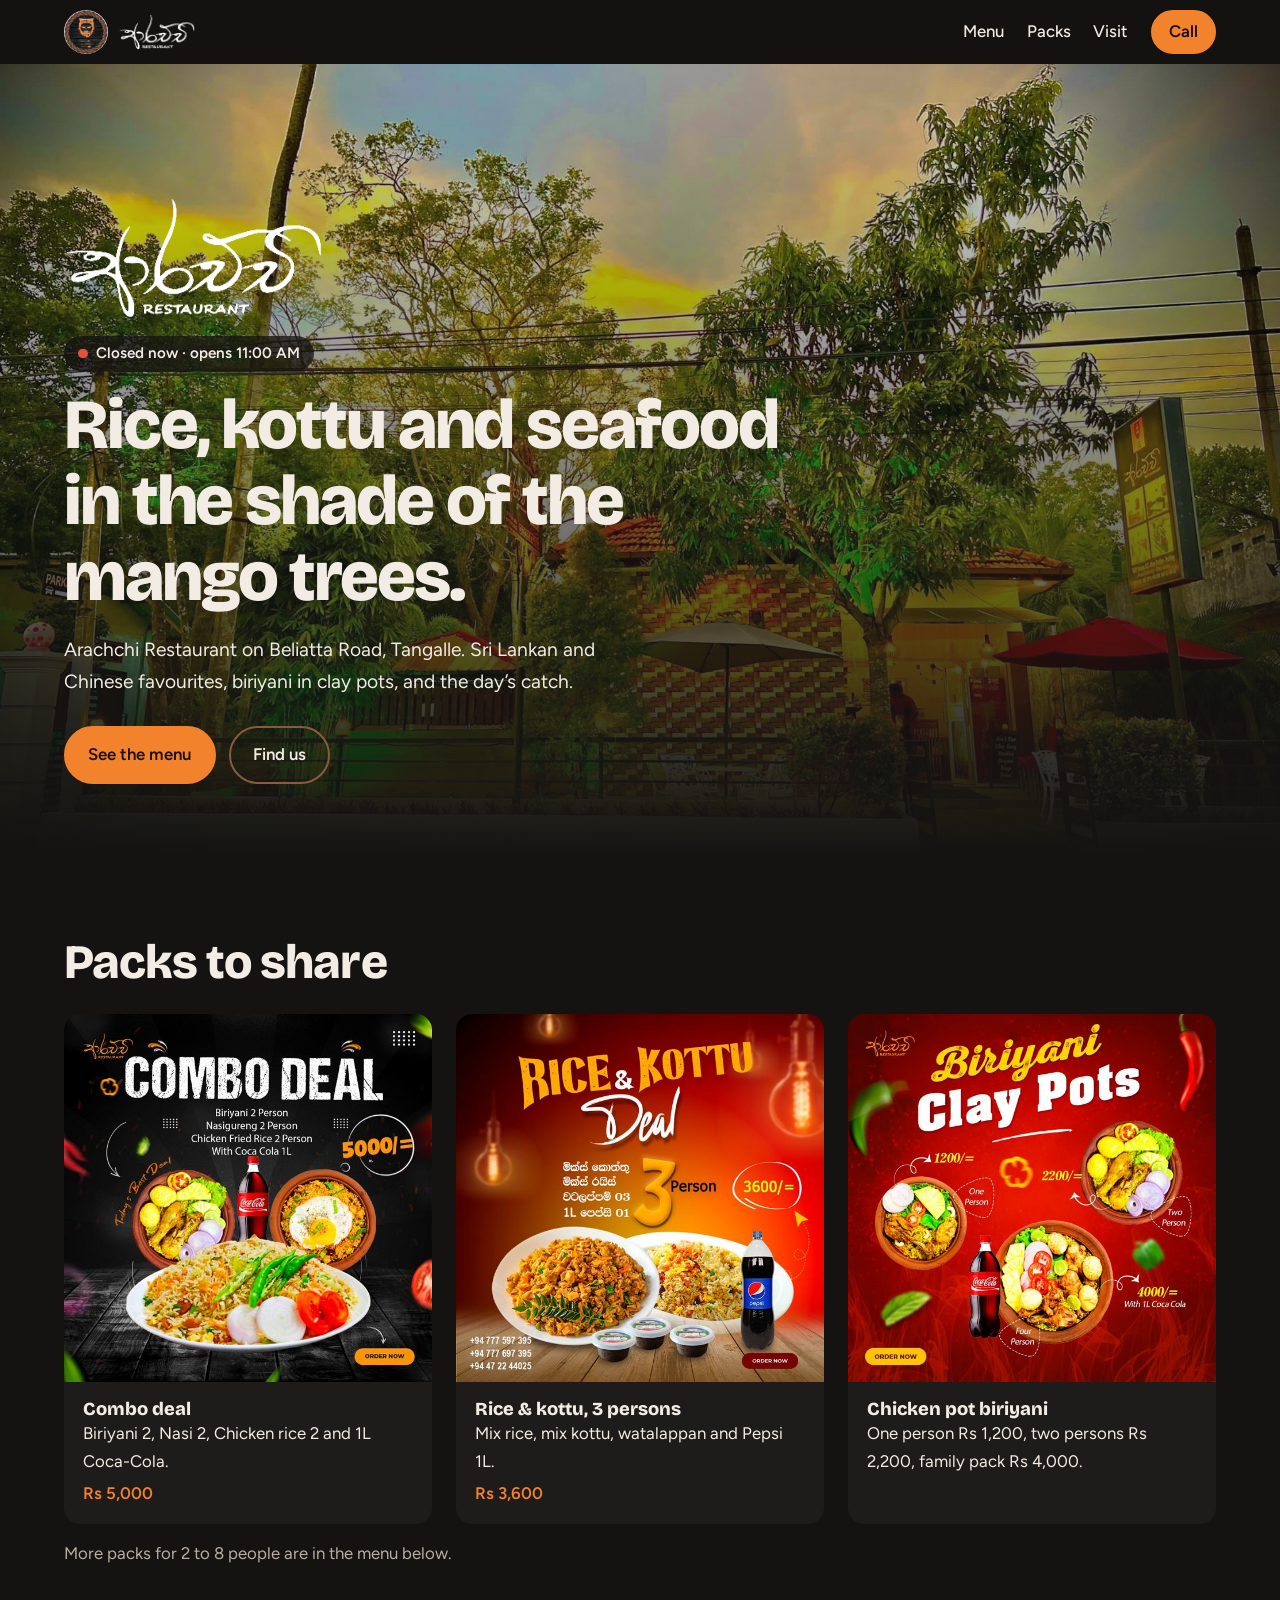
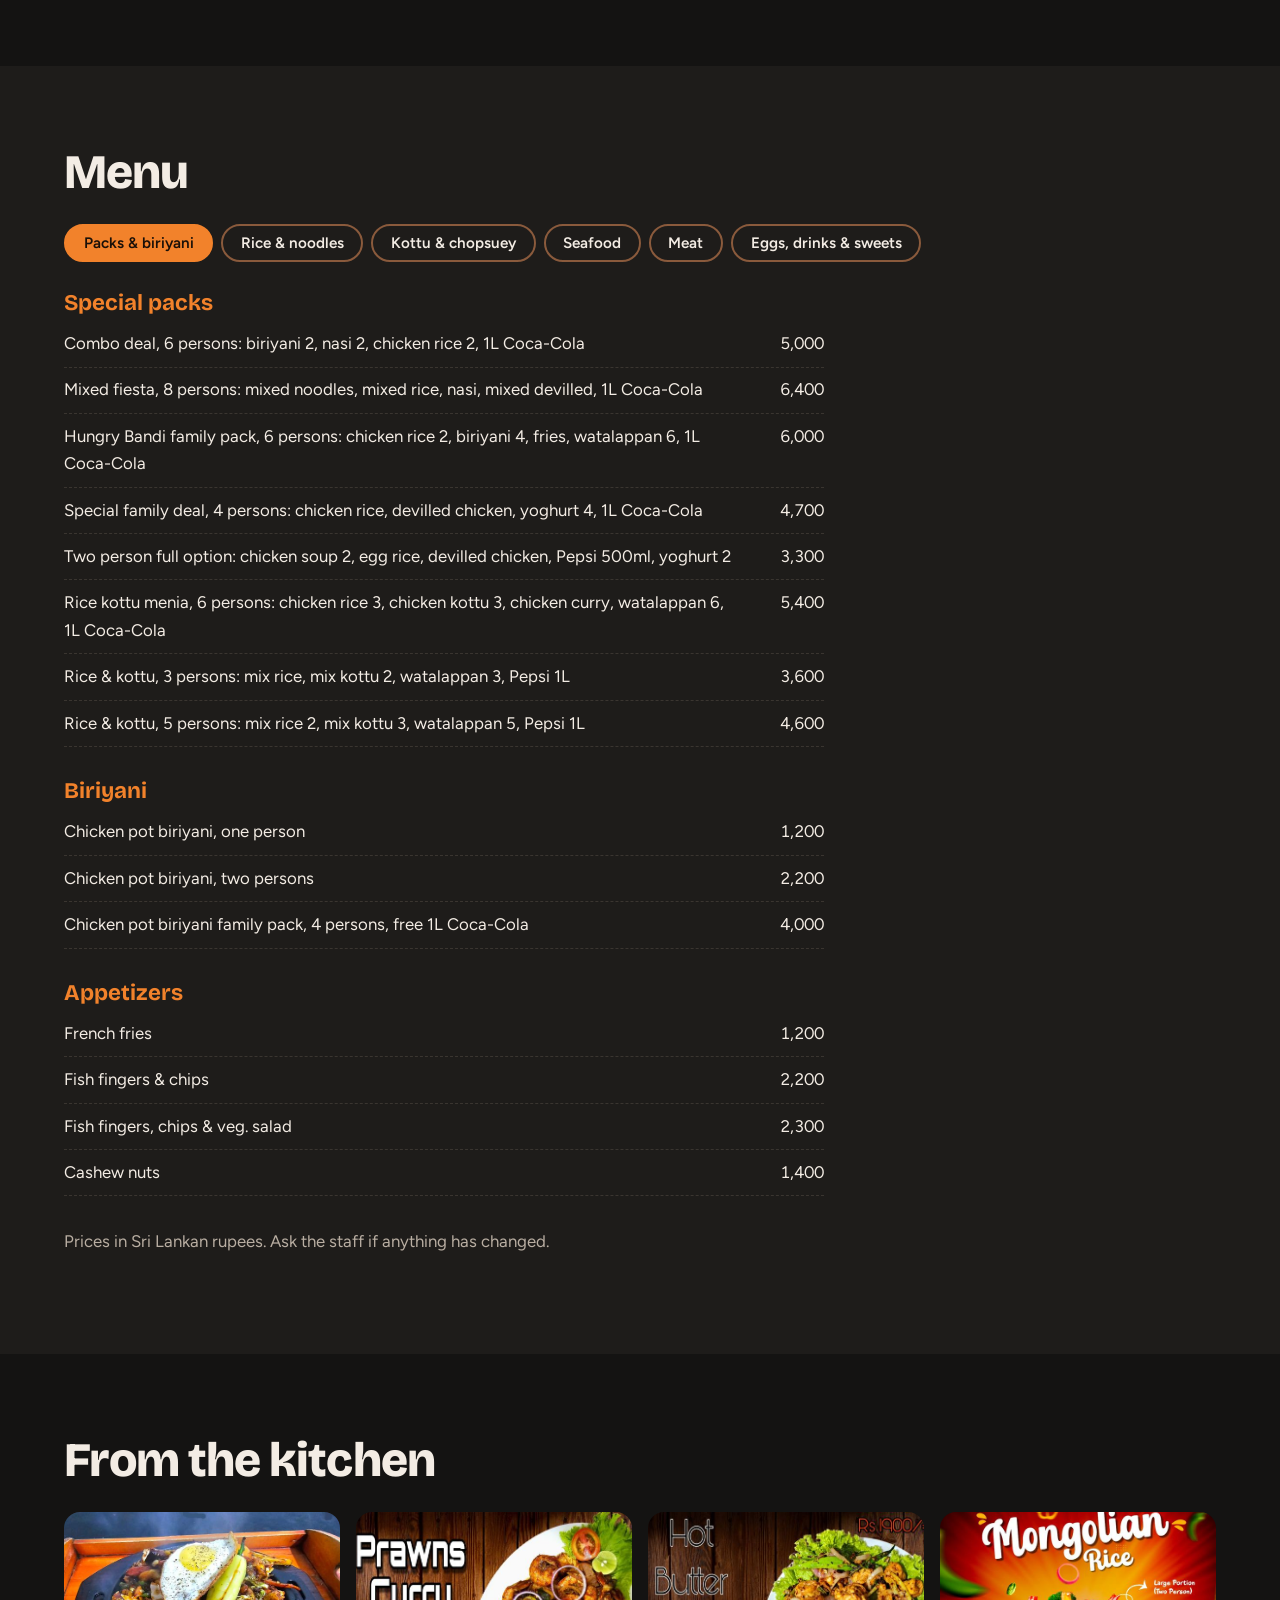
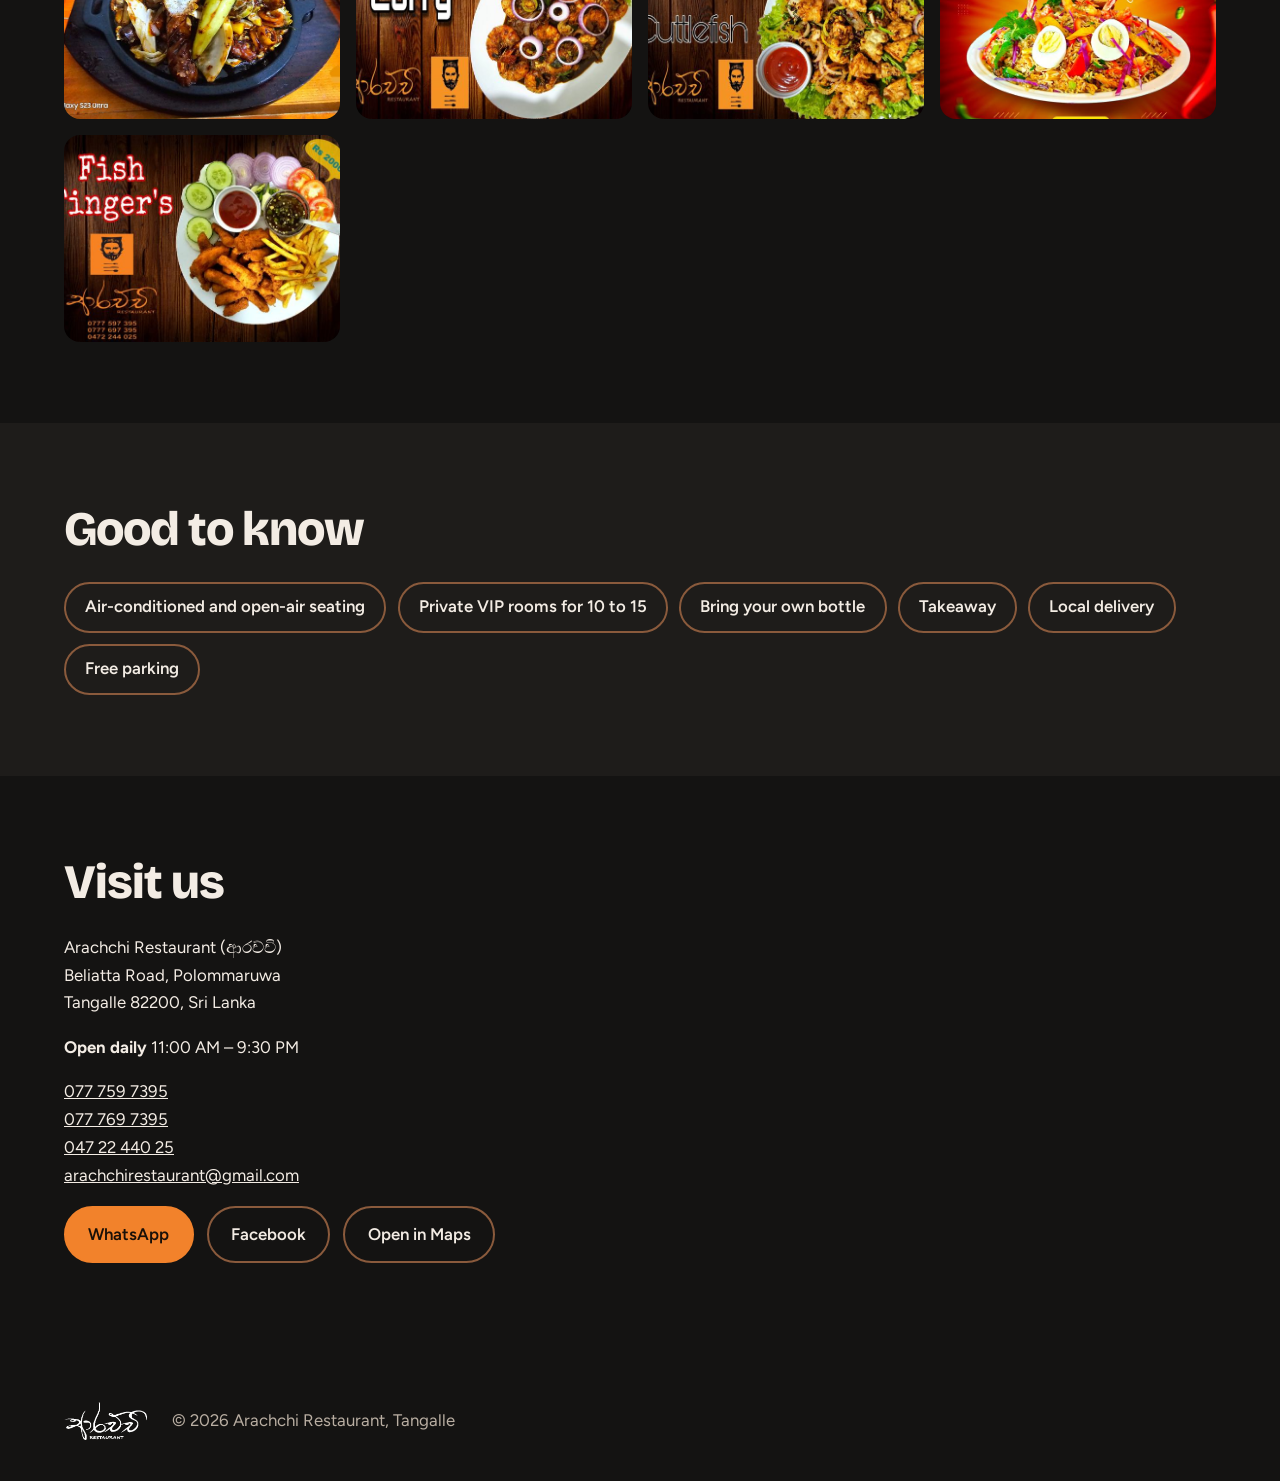
==== index.html @ 1efcf8a4 "Initial commit: Arachchi Restaurant website" ====
<!DOCTYPE html>
<html lang="en">
<head>
<meta charset="utf-8">
<meta name="viewport" content="width=device-width, initial-scale=1">
<title>Arachchi Restaurant (ආරච්චි) · Tangalle · Sri Lankan, Chinese &amp; Seafood</title>
<meta name="description" content="ආරච්චි Arachchi Restaurant, Beliatta Road, Polommaruwa, Tangalle. Rice, kottu, biriyani, devilled dishes and seafood. Open daily 11:00–21:30.">
<meta name="keywords" content="ආරච්චි, ආරච්චි රෙස්ටුරන්ට්, Arachchi Restaurant, Arachchi Restaurant Tangalle, restaurant Tangalle, Sri Lankan food Tangalle, Chinese food Tangalle, seafood Tangalle, biriyani Tangalle, kottu Tangalle">
<link rel="icon" href="img/logo.jpg">
<link rel="preconnect" href="https://fonts.googleapis.com">
<link rel="preconnect" href="https://fonts.gstatic.com" crossorigin>
<link href="https://fonts.googleapis.com/css2?family=Bricolage+Grotesque:opsz,wght@12..96,500;12..96,800&family=Figtree:wght@400;500;600&display=swap" rel="stylesheet">
<link rel="stylesheet" href="css/style.css">
<script type="application/ld+json">
{"@context":"https://schema.org","@type":"Restaurant","name":"Arachchi Restaurant","alternateName":["ආරච්චි","ආරච්චි රෙස්ටුරන්ට්"],"image":"img/front.jpg","servesCuisine":["Sri Lankan","Chinese","Seafood"],"telephone":"+94777597395","email":"arachchirestaurant@gmail.com","address":{"@type":"PostalAddress","streetAddress":"Beliatta Road, Polommaruwa","addressLocality":"Tangalle","postalCode":"82200","addressCountry":"LK"},"openingHours":"Mo-Su 11:00-21:30","priceRange":"LKR 1,000–3,000"}
</script>
</head>
<body>
<header class="nav">
  <a class="brand" href="#top" aria-label="Arachchi Restaurant ආරච්චි"><img src="img/logo.jpg" alt="" width="44" height="44"><img class="wm" src="img/wordmark.png" alt="ආරච්චි Restaurant" height="36"></a>
  <nav><a href="#menu">Menu</a><a href="#packs">Packs</a><a href="#visit">Visit</a></nav>
  <a class="btn small" href="tel:+94777597395">Call</a>
</header>

<main id="top">
<section class="hero">
  <div class="hero-text">
    <img class="hero-wm" src="img/wordmark.png" alt="ආරච්චි Restaurant" width="260">
    <p class="status" id="status" aria-live="polite">Open daily 11:00–21:30</p>
    <h1>Rice, kottu and seafood in the shade of the mango trees.</h1>
    <p class="lead">Arachchi Restaurant on Beliatta Road, Tangalle. Sri Lankan and Chinese favourites, biriyani in clay pots, and the day’s catch.</p>
    <div class="cta">
      <a class="btn" href="#menu">See the menu</a>
      <a class="btn ghost" href="#visit">Find us</a>
    </div>
  </div>
</section>

<section id="packs" class="section">
  <h2>Packs to share</h2>
  <div class="packs">
    <figure><img src="img/combo.jpg" alt="Combo deal with biriyani, nasi goreng and chicken rice" loading="lazy"><figcaption><b>Combo deal</b> Biriyani 2, Nasi 2, Chicken rice 2 and 1L Coca-Cola. <em>Rs 5,000</em></figcaption></figure>
    <figure><img src="img/kottu.jpg" alt="Rice and kottu pack for three" loading="lazy"><figcaption><b>Rice &amp; kottu, 3 persons</b> Mix rice, mix kottu, watalappan and Pepsi 1L. <em>Rs 3,600</em></figcaption></figure>
    <figure><img src="img/biriyani.jpg" alt="Biriyani in clay pots" loading="lazy"><figcaption><b>Chicken pot biriyani</b> One person Rs 1,200, two persons Rs 2,200, family pack Rs 4,000.</figcaption></figure>
  </div>
  <p class="note">More packs for 2 to 8 people are in the menu below.</p>
</section>

<section id="menu" class="section tint">
  <h2>Menu</h2>
  <div class="tabs" role="tablist" id="tabs"></div>
  <div id="dishes"></div>
  <p class="note">Prices in Sri Lankan rupees. Ask the staff if anything has changed.</p>
</section>

<section class="section">
  <h2>From the kitchen</h2>
  <div class="gallery">
    <img src="img/platter.jpg" alt="Sizzling platter" loading="lazy">
    <img src="img/prawns.jpg" alt="Prawns curry" loading="lazy">
    <img src="img/cuttlefish.jpg" alt="Hot butter cuttlefish" loading="lazy">
    <img src="img/mongolian.jpg" alt="Mongolian rice" loading="lazy">
    <img src="img/fishfingers.jpg" alt="Fish fingers" loading="lazy">
  </div>
</section>

<section class="section tint">
  <h2>Good to know</h2>
  <ul class="facts">
    <li>Air-conditioned and open-air seating</li><li>Private VIP rooms for 10 to 15</li><li>Bring your own bottle</li><li>Takeaway</li><li>Local delivery</li><li>Free parking</li>
  </ul>
</section>

<section id="visit" class="section visit">
  <div>
    <h2>Visit us</h2>
    <address>Arachchi Restaurant (ආරච්චි)<br>Beliatta Road, Polommaruwa<br>Tangalle 82200, Sri Lanka</address>
    <p><strong>Open daily</strong> 11:00 AM – 9:30 PM</p>
    <p><a href="tel:+94777597395">077 759 7395</a><br><a href="tel:+94777697395">077 769 7395</a><br><a href="tel:+94472244025">047 22 440 25</a><br><a href="mailto:arachchirestaurant@gmail.com">arachchirestaurant@gmail.com</a></p>
    <p class="cta"><a class="btn" href="https://wa.me/94777697395" target="_blank" rel="noopener">WhatsApp</a>
    <a class="btn ghost" href="https://www.facebook.com/ArachchiRestaurant/" target="_blank" rel="noopener">Facebook</a>
    <a class="btn ghost" href="https://www.google.com/maps/search/?api=1&query=Arachchi+Restaurant+Tangalle" target="_blank" rel="noopener">Open in Maps</a></p>
  </div>
  <iframe title="Map to Arachchi Restaurant" loading="lazy" src="https://www.google.com/maps?q=Arachchi+Restaurant+Tangalle&output=embed"></iframe>
</section>
</main>

<footer><img src="img/wordmark.png" alt="ආරච්චි Restaurant" height="40"><p>© <span id="yr"></span> Arachchi Restaurant, Tangalle</p></footer>
<script src="js/main.js"></script>
</body>
</html>
---- css/style.css ----
:root{--bg:#141312;--panel:#1e1c1a;--ink:#f3ece4;--mute:#b9aea2;--or:#f2822b;--rope:#8a5a3c;--r:16px;color-scheme:dark}
*{box-sizing:border-box}html{scroll-behavior:smooth}
body{margin:0;background:var(--bg);color:var(--ink);font:400 1.05rem/1.65 Figtree,system-ui,sans-serif}
h1,h2,h3{font-family:'Bricolage Grotesque',Figtree,sans-serif;line-height:1.08;margin:0}
a{color:inherit}a:focus-visible,button:focus-visible{outline:3px solid var(--or);outline-offset:3px}
img{max-width:100%;display:block}
.nav{position:sticky;top:0;z-index:10;display:flex;align-items:center;gap:1.5rem;padding:.6rem 5vw;background:rgba(20,19,18,.88);backdrop-filter:blur(10px)}
.brand{display:flex;align-items:center;gap:.7rem;margin-right:auto}.brand img:first-child{border-radius:50%}.wm{height:36px;width:auto}
.nav nav{display:flex;gap:1.4rem}.nav nav a{text-decoration:none;font-weight:500}
.btn{display:inline-block;padding:.8rem 1.4rem;border-radius:99px;background:var(--or);color:#1a1008;font-weight:600;text-decoration:none;border:2px solid var(--or);transition:transform .15s}
.btn:hover{transform:translateY(-2px)}.btn.ghost{background:transparent;color:var(--ink);border-color:var(--rope)}.btn.small{padding:.4rem 1rem}
.hero{min-height:88vh;display:flex;align-items:flex-end;padding:8vh 5vw;background:linear-gradient(180deg,rgba(20,19,18,.15) 0%,rgba(20,19,18,.55) 55%,var(--bg) 100%),url(../img/front.jpg) center/cover}
.hero-text{max-width:720px}
.hero-wm{margin-bottom:1rem;width:min(260px,60vw);height:auto;animation:fade 1.2s ease-out both}
@keyframes fade{from{opacity:0;transform:translateY(14px)}}
h1{font-size:clamp(2.4rem,5.6vw,4.4rem);font-weight:800;letter-spacing:-.03em}
.lead{max-width:50ch;font-size:1.2rem;margin:1.2rem 0 1.8rem}
.status{display:inline-flex;align-items:center;gap:.5rem;margin:0 0 1rem;padding:.3rem .9rem;border-radius:99px;background:rgba(20,19,18,.75);font-weight:600;font-size:.95rem}
.status::before{content:"";width:.6rem;height:.6rem;border-radius:50%;background:var(--or)}
.status.open::before{background:#3ec97b}.status.closed::before{background:#e5513b}
.cta{display:flex;flex-wrap:wrap;gap:.8rem}
.section{padding:9vh 5vw}.tint{background:var(--panel)}
h2{font-size:clamp(2rem,4vw,3rem);font-weight:800;margin-bottom:1.6rem;letter-spacing:-.02em}
.packs{display:grid;grid-template-columns:repeat(auto-fit,minmax(260px,1fr));gap:1.5rem}
figure{margin:0;background:var(--panel);border-radius:var(--r);overflow:hidden}
figure img{width:100%;aspect-ratio:1;object-fit:cover}figcaption{padding:1rem 1.2rem}
figcaption b{display:block;font:800 1.15rem 'Bricolage Grotesque',sans-serif}figcaption em{display:block;margin-top:.3rem;color:var(--or);font-style:normal;font-weight:600}
.tabs{display:flex;gap:.5rem;flex-wrap:wrap;margin-bottom:1.8rem}
.tabs button{font:600 .95rem Figtree,sans-serif;padding:.5rem 1.1rem;border-radius:99px;border:2px solid var(--rope);background:transparent;color:var(--ink);cursor:pointer}
.tabs button[aria-selected=true]{background:var(--or);border-color:var(--or);color:#1a1008}
.grp{max-width:760px;margin-bottom:2rem}.grp h3{font-size:1.4rem;color:var(--or);margin-bottom:.4rem}
.grp .cols{display:flex;justify-content:flex-end;gap:1.2rem;font-size:.85rem;color:var(--mute)}
.row{display:flex;gap:1rem;padding:.55rem 0;border-bottom:1px dashed #3a3530}
.row span:first-child{flex:1}.row span+span{min-width:4.5rem;text-align:right;font-variant-numeric:tabular-nums;color:var(--ink)}
.row small{display:block;color:var(--mute);line-height:1.4}
.note{color:var(--mute);margin-top:1rem}
.gallery{display:grid;grid-template-columns:repeat(auto-fit,minmax(220px,1fr));gap:1rem}
.gallery img{width:100%;aspect-ratio:4/3;object-fit:cover;border-radius:var(--r)}
.facts{list-style:none;padding:0;margin:0;display:flex;flex-wrap:wrap;gap:.7rem}
.facts li{padding:.6rem 1.2rem;border:2px solid var(--rope);border-radius:99px;font-weight:600}
.visit{display:grid;grid-template-columns:1fr 1fr;gap:3rem}
address{font-style:normal;margin-bottom:1rem}
iframe{width:100%;min-height:400px;border:0;border-radius:var(--r)}
footer{padding:2.5rem 5vw;display:flex;align-items:center;gap:1.5rem;flex-wrap:wrap;color:var(--mute)}footer img{width:auto}footer p{margin:0}
@media (max-width:800px){.visit{grid-template-columns:1fr}.nav nav{display:none}.hero{min-height:80vh}}
@media (prefers-reduced-motion:reduce){*{animation:none!important;transition:none!important;scroll-behavior:auto}}
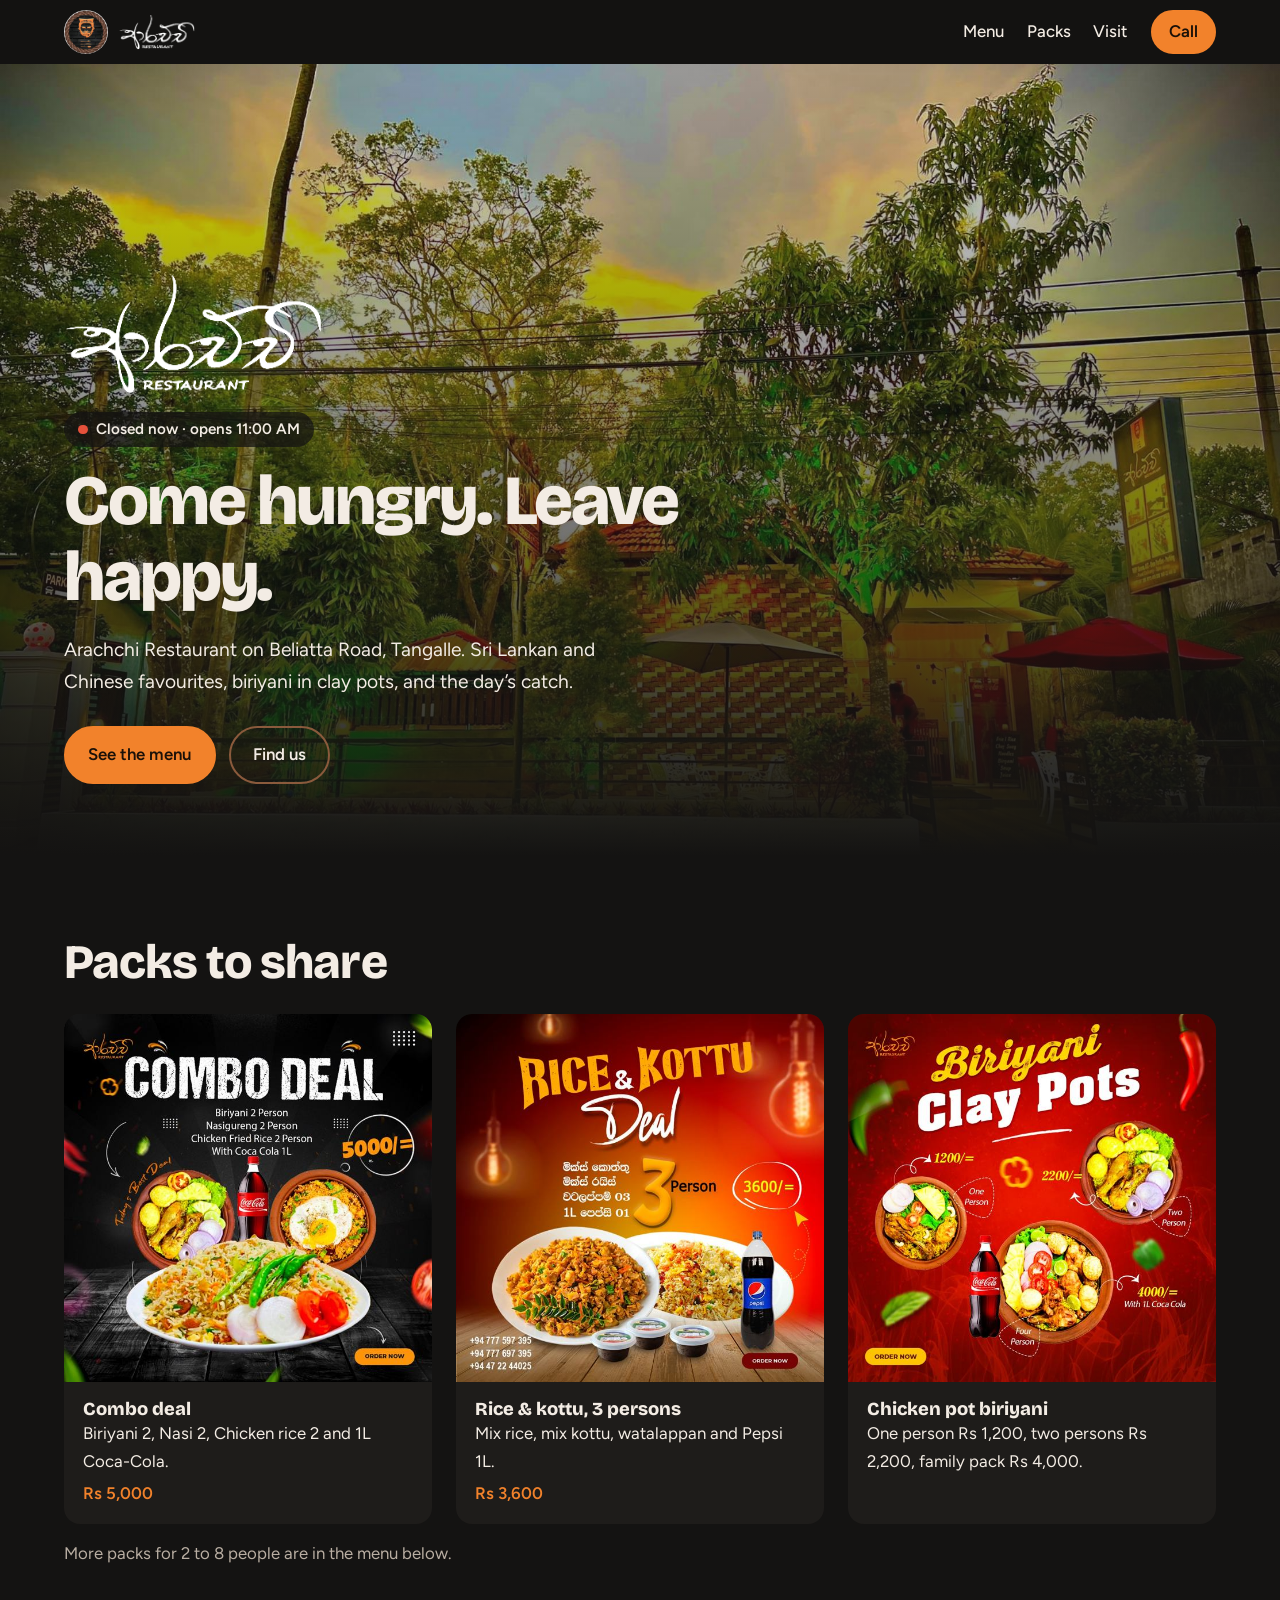
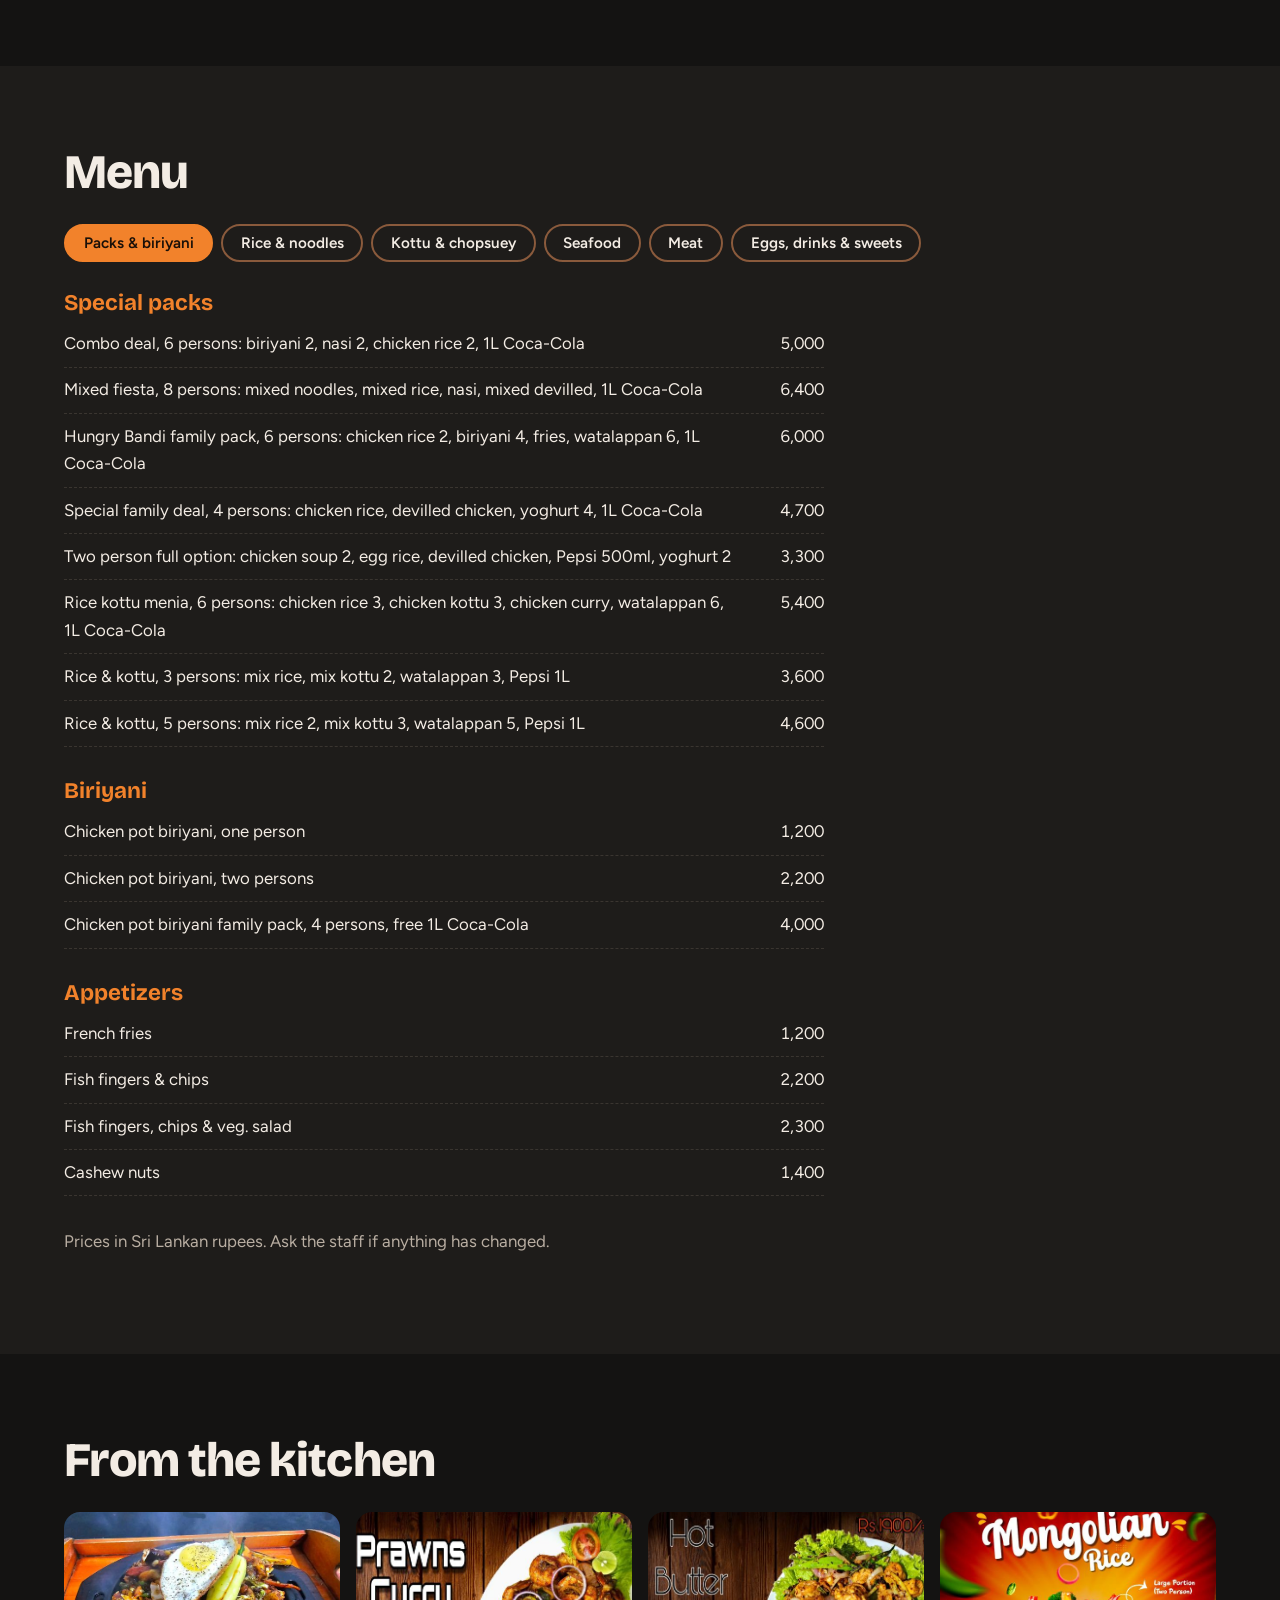
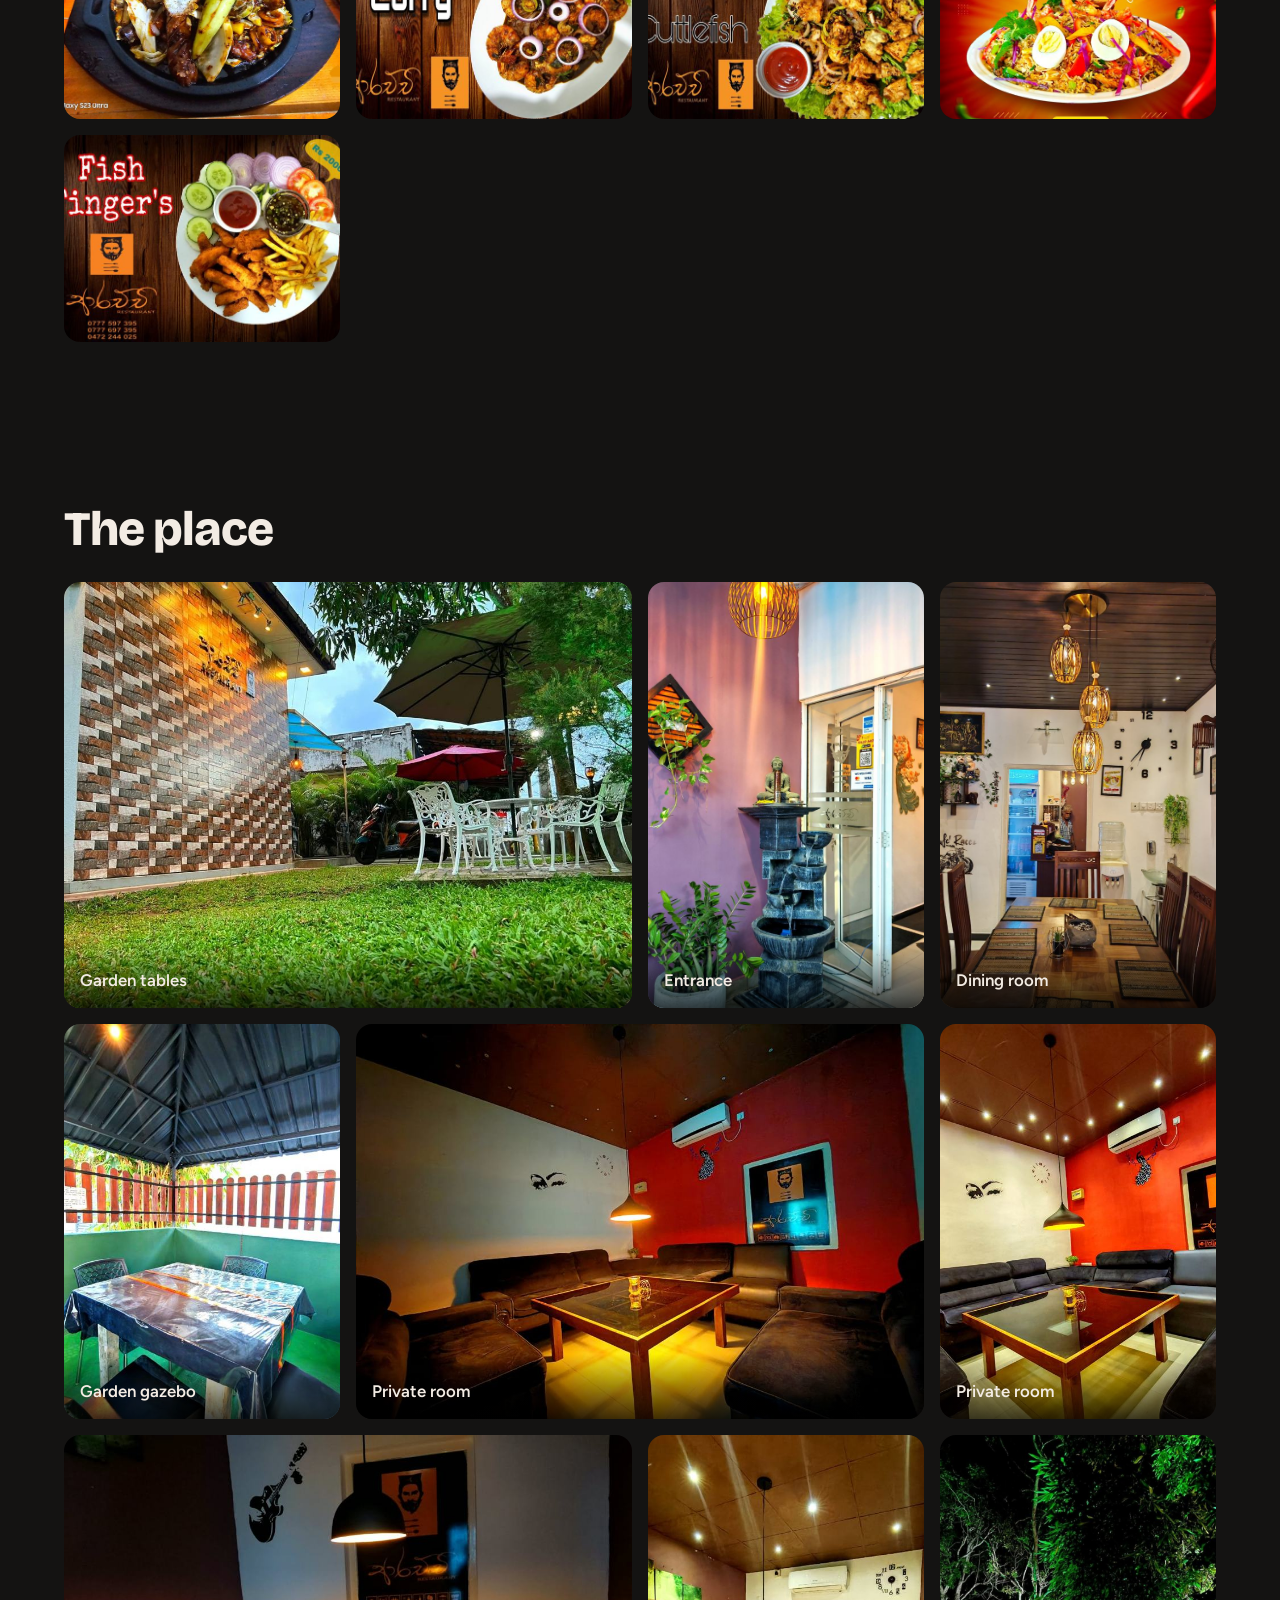
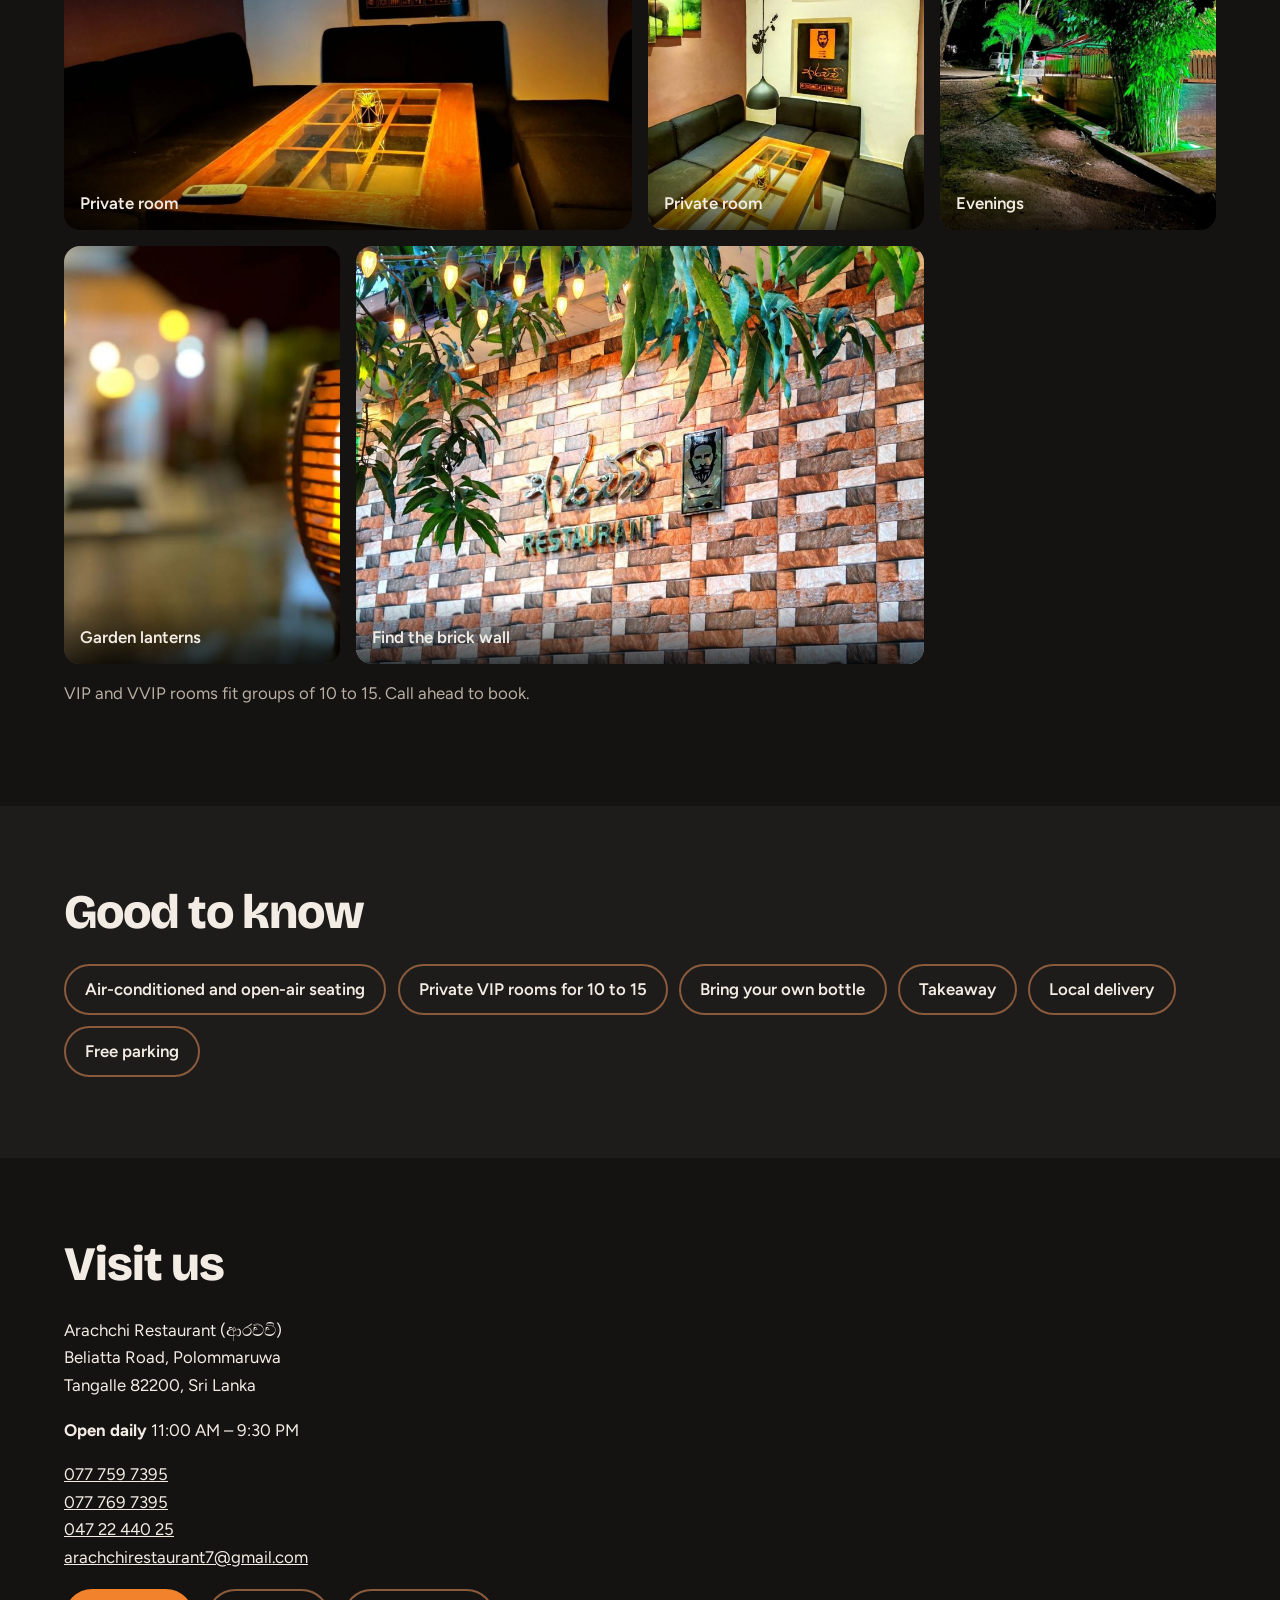
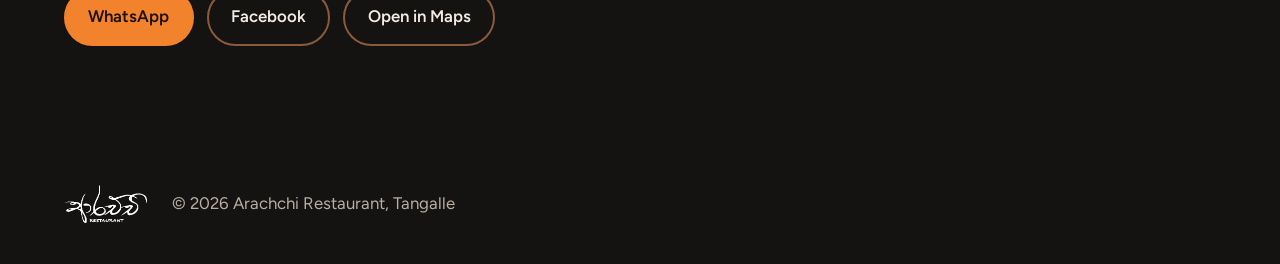
==== commit 3aa92aca: "Add restaurant gallery and hero slideshow" ====
--- a/index.html
+++ b/index.html
@@ -12,7 +12,7 @@
 <link href="https://fonts.googleapis.com/css2?family=Bricolage+Grotesque:opsz,wght@12..96,500;12..96,800&family=Figtree:wght@400;500;600&display=swap" rel="stylesheet">
 <link rel="stylesheet" href="css/style.css">
 <script type="application/ld+json">
-{"@context":"https://schema.org","@type":"Restaurant","name":"Arachchi Restaurant","alternateName":["ආරච්චි","ආරච්චි රෙස්ටුරන්ට්"],"image":"img/front.jpg","servesCuisine":["Sri Lankan","Chinese","Seafood"],"telephone":"+94777597395","email":"arachchirestaurant@gmail.com","address":{"@type":"PostalAddress","streetAddress":"Beliatta Road, Polommaruwa","addressLocality":"Tangalle","postalCode":"82200","addressCountry":"LK"},"openingHours":"Mo-Su 11:00-21:30","priceRange":"LKR 1,000–3,000"}
+{"@context":"https://schema.org","@type":"Restaurant","name":"Arachchi Restaurant","alternateName":["ආරච්චි","ආරච්චි රෙස්ටුරන්ට්"],"image":"img/front.jpg","servesCuisine":["Sri Lankan","Chinese","Seafood"],"telephone":"+94777597395","email":"arachchirestaurant7@gmail.com","address":{"@type":"PostalAddress","streetAddress":"Beliatta Road, Polommaruwa","addressLocality":"Tangalle","postalCode":"82200","addressCountry":"LK"},"openingHours":"Mo-Su 11:00-21:30","priceRange":"LKR 1,000–3,000"}
 </script>
 </head>
 <body>
@@ -24,10 +24,16 @@
 
 <main id="top">
 <section class="hero">
+  <div class="slides" aria-hidden="true">
+    <img class="on" src="img/front.jpg" alt="">
+    <img src="img/hero-garden.jpg" alt="" loading="lazy">
+    <img src="img/hero-wall.jpg" alt="" loading="lazy">
+    <img src="img/hero-gazebo.jpg" alt="" loading="lazy">
+  </div>
   <div class="hero-text">
     <img class="hero-wm" src="img/wordmark.png" alt="ආරච්චි Restaurant" width="260">
     <p class="status" id="status" aria-live="polite">Open daily 11:00–21:30</p>
-    <h1>Rice, kottu and seafood in the shade of the mango trees.</h1>
+    <h1>Come hungry. Leave happy.</h1>
     <p class="lead">Arachchi Restaurant on Beliatta Road, Tangalle. Sri Lankan and Chinese favourites, biriyani in clay pots, and the day’s catch.</p>
     <div class="cta">
       <a class="btn" href="#menu">See the menu</a>
@@ -64,6 +70,24 @@
   </div>
 </section>
 
+<section class="section">
+  <h2>The place</h2>
+  <div class="spaces">
+    <figure class="wide"><img src="img/garden.jpg" alt="Garden seating under umbrellas beside the brick wall" loading="lazy"><figcaption>Garden tables</figcaption></figure>
+    <figure><img src="img/entrance.jpg" alt="Entrance with a stone fountain and Buddha statue" loading="lazy"><figcaption>Entrance</figcaption></figure>
+    <figure><img src="img/dining.jpg" alt="Indoor dining room with long wooden table" loading="lazy"><figcaption>Dining room</figcaption></figure>
+    <figure><img src="img/gazebo.jpg" alt="Covered gazebo with a table for four" loading="lazy"><figcaption>Garden gazebo</figcaption></figure>
+    <figure class="wide"><img src="img/room-red-1.jpg" alt="Private room with black sofas and a glass-top table" loading="lazy"><figcaption>Private room</figcaption></figure>
+    <figure><img src="img/room-red-2.jpg" alt="Private room with sofa seating" loading="lazy"><figcaption>Private room</figcaption></figure>
+    <figure class="wide"><img src="img/room-green-2.jpg" alt="Private room with a long wooden table and sofas" loading="lazy"><figcaption>Private room</figcaption></figure>
+    <figure><img src="img/room-green-1.jpg" alt="Private room with an elephant painting" loading="lazy"><figcaption>Private room</figcaption></figure>
+    <figure><img src="img/night.jpg" alt="Garden lit up in green at night" loading="lazy"><figcaption>Evenings</figcaption></figure>
+    <figure><img src="img/lantern.jpg" alt="Flame lantern glowing in the garden at night" loading="lazy"><figcaption>Garden lanterns</figcaption></figure>
+    <figure class="wide"><img src="img/wall.jpg" alt="Arachchi sign on the brick feature wall" loading="lazy"><figcaption>Find the brick wall</figcaption></figure>
+  </div>
+  <p class="note">VIP and VVIP rooms fit groups of 10 to 15. Call ahead to book.</p>
+</section>
+
 <section class="section tint">
   <h2>Good to know</h2>
   <ul class="facts">
@@ -76,7 +100,7 @@
     <h2>Visit us</h2>
     <address>Arachchi Restaurant (ආරච්චි)<br>Beliatta Road, Polommaruwa<br>Tangalle 82200, Sri Lanka</address>
     <p><strong>Open daily</strong> 11:00 AM – 9:30 PM</p>
-    <p><a href="tel:+94777597395">077 759 7395</a><br><a href="tel:+94777697395">077 769 7395</a><br><a href="tel:+94472244025">047 22 440 25</a><br><a href="mailto:arachchirestaurant@gmail.com">arachchirestaurant@gmail.com</a></p>
+    <p><a href="tel:+94777597395">077 759 7395</a><br><a href="tel:+94777697395">077 769 7395</a><br><a href="tel:+94472244025">047 22 440 25</a><br><a href="mailto:arachchirestaurant7@gmail.com">arachchirestaurant7@gmail.com</a></p>
     <p class="cta"><a class="btn" href="https://wa.me/94777697395" target="_blank" rel="noopener">WhatsApp</a>
     <a class="btn ghost" href="https://www.facebook.com/ArachchiRestaurant/" target="_blank" rel="noopener">Facebook</a>
     <a class="btn ghost" href="https://www.google.com/maps/search/?api=1&query=Arachchi+Restaurant+Tangalle" target="_blank" rel="noopener">Open in Maps</a></p>
@@ -86,6 +110,7 @@
 </main>
 
 <footer><img src="img/wordmark.png" alt="ආරච්චි Restaurant" height="40"><p>© <span id="yr"></span> Arachchi Restaurant, Tangalle</p></footer>
+<div class="lb" id="lb" hidden role="dialog" aria-modal="true" aria-label="Photo viewer"><button class="lbx" aria-label="Close">×</button><button class="lbp" aria-label="Previous">‹</button><figure><img id="lbimg" alt=""><figcaption id="lbcap"></figcaption></figure><button class="lbn" aria-label="Next">›</button></div>
 <script src="js/main.js"></script>
 </body>
 </html>
--- a/css/style.css
+++ b/css/style.css
@@ -9,7 +9,10 @@
 .nav nav{display:flex;gap:1.4rem}.nav nav a{text-decoration:none;font-weight:500}
 .btn{display:inline-block;padding:.8rem 1.4rem;border-radius:99px;background:var(--or);color:#1a1008;font-weight:600;text-decoration:none;border:2px solid var(--or);transition:transform .15s}
 .btn:hover{transform:translateY(-2px)}.btn.ghost{background:transparent;color:var(--ink);border-color:var(--rope)}.btn.small{padding:.4rem 1rem}
-.hero{min-height:88vh;display:flex;align-items:flex-end;padding:8vh 5vw;background:linear-gradient(180deg,rgba(20,19,18,.15) 0%,rgba(20,19,18,.55) 55%,var(--bg) 100%),url(../img/front.jpg) center/cover}
+.hero{position:relative;overflow:hidden;min-height:88vh;display:flex;align-items:flex-end;padding:8vh 5vw}
+.slides{position:absolute;inset:0}.slides img{position:absolute;inset:0;width:100%;height:100%;object-fit:cover;opacity:0;transition:opacity 1.4s ease}.slides img.on{opacity:1}
+.hero::after{content:"";position:absolute;inset:0;background:linear-gradient(180deg,rgba(20,19,18,.15) 0%,rgba(20,19,18,.55) 55%,var(--bg) 100%)}
+.hero-text{position:relative;z-index:1}
 .hero-text{max-width:720px}
 .hero-wm{margin-bottom:1rem;width:min(260px,60vw);height:auto;animation:fade 1.2s ease-out both}
 @keyframes fade{from{opacity:0;transform:translateY(14px)}}
@@ -36,6 +39,11 @@
 .note{color:var(--mute);margin-top:1rem}
 .gallery{display:grid;grid-template-columns:repeat(auto-fit,minmax(220px,1fr));gap:1rem}
 .gallery img{width:100%;aspect-ratio:4/3;object-fit:cover;border-radius:var(--r)}
+.spaces{grid-auto-flow:dense;display:grid;grid-template-columns:repeat(auto-fit,minmax(240px,1fr));gap:1rem}
+.spaces figure{position:relative}.spaces figure img{height:100%;min-height:260px;aspect-ratio:auto}
+.spaces .wide{grid-column:span 2}
+.spaces figcaption{position:absolute;left:0;right:0;bottom:0;padding:1.5rem 1rem .8rem;background:linear-gradient(transparent,rgba(0,0,0,.75));font-weight:600}
+@media (max-width:600px){.spaces .wide{grid-column:auto}}
 .facts{list-style:none;padding:0;margin:0;display:flex;flex-wrap:wrap;gap:.7rem}
 .facts li{padding:.6rem 1.2rem;border:2px solid var(--rope);border-radius:99px;font-weight:600}
 .visit{display:grid;grid-template-columns:1fr 1fr;gap:3rem}
@@ -44,3 +52,10 @@
 footer{padding:2.5rem 5vw;display:flex;align-items:center;gap:1.5rem;flex-wrap:wrap;color:var(--mute)}footer img{width:auto}footer p{margin:0}
 @media (max-width:800px){.visit{grid-template-columns:1fr}.nav nav{display:none}.hero{min-height:80vh}}
 @media (prefers-reduced-motion:reduce){*{animation:none!important;transition:none!important;scroll-behavior:auto}}
+
+.spaces figure{cursor:zoom-in}.spaces figure:focus-visible{outline:3px solid var(--or)}
+.lb{position:fixed;inset:0;z-index:50;display:flex;align-items:center;justify-content:center;background:rgba(10,9,8,.94)}.lb[hidden]{display:none}
+.lb figure{margin:0;max-width:92vw;background:none;text-align:center}.lb img{max-width:92vw;max-height:80vh;width:auto;height:auto;aspect-ratio:auto;object-fit:contain;border-radius:var(--r);margin:0 auto}
+.lb figcaption{padding:.8rem;color:var(--mute)}
+.lb button{position:absolute;background:rgba(255,255,255,.12);color:#fff;border:0;border-radius:50%;width:48px;height:48px;font-size:1.8rem;line-height:1;cursor:pointer}
+.lb button:hover{background:var(--or);color:#1a1008}.lbx{top:16px;right:16px}.lbp{left:12px;top:50%}.lbn{right:12px;top:50%}
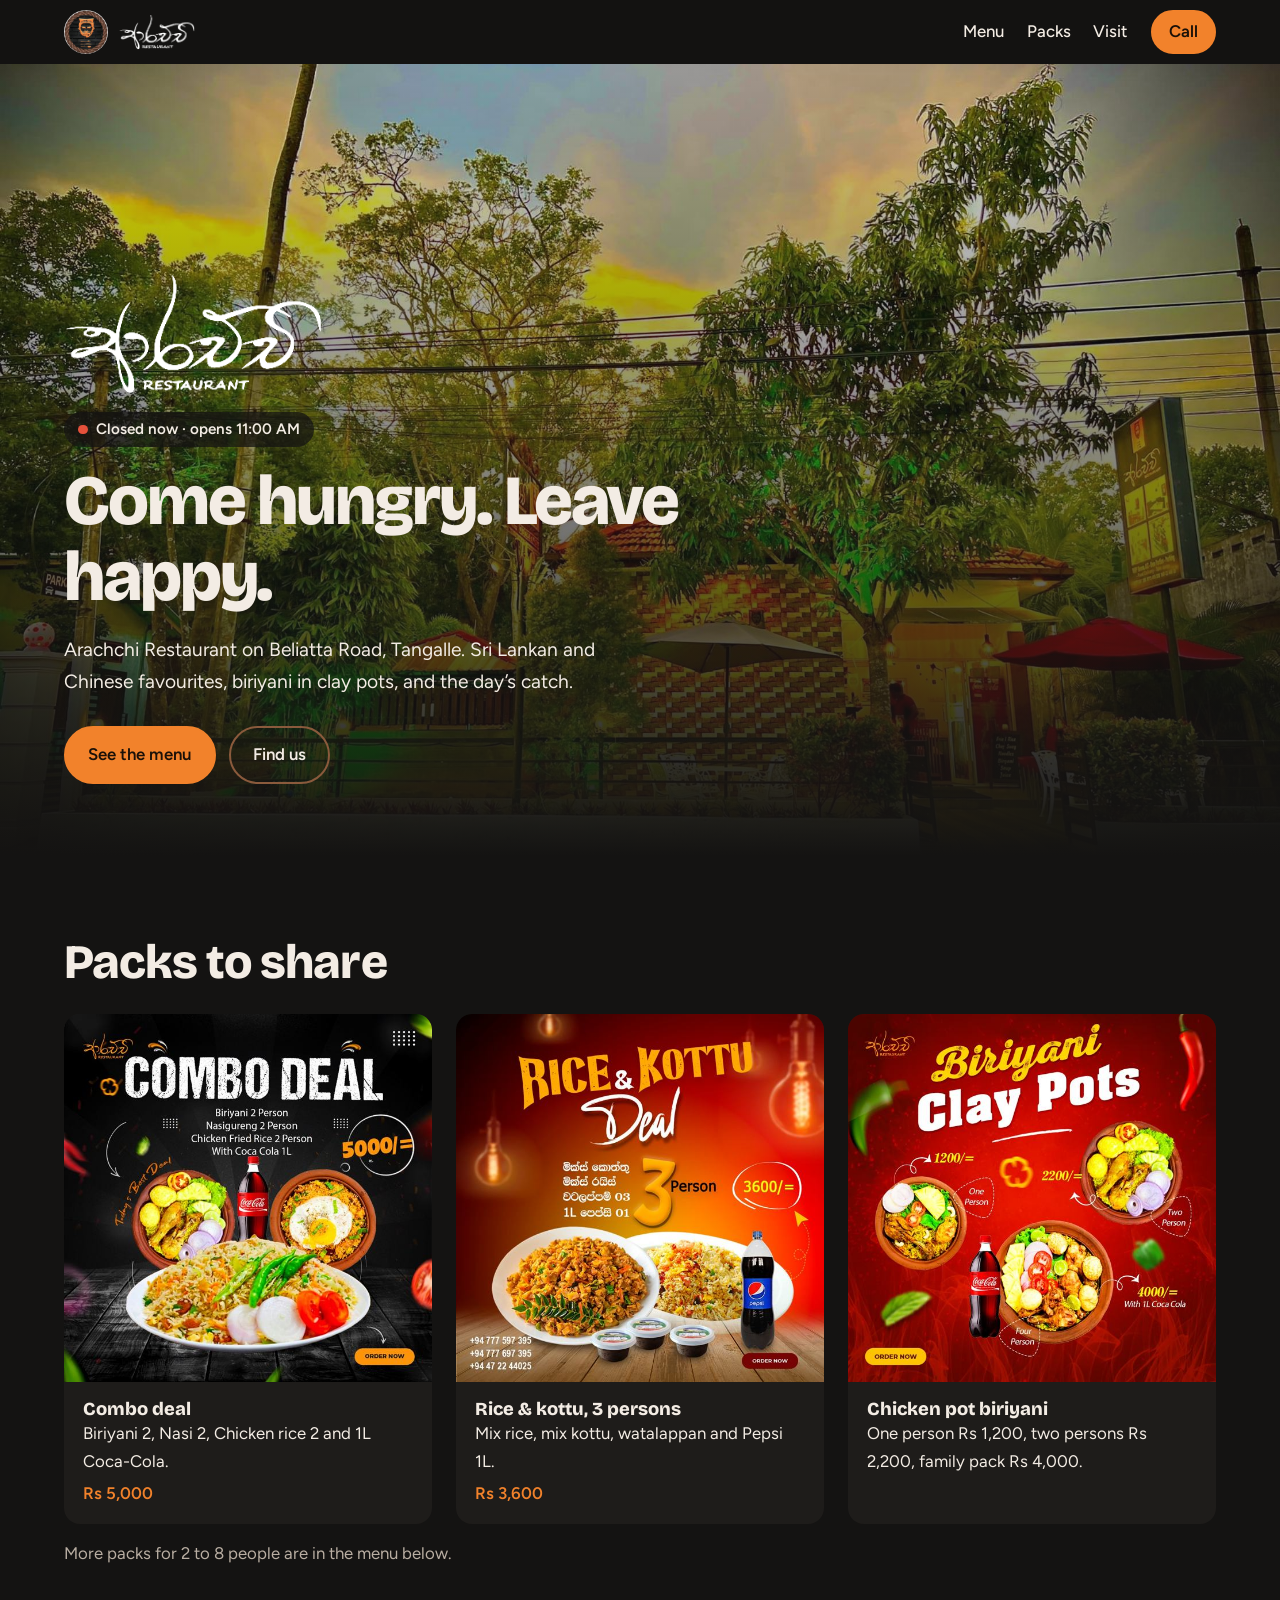
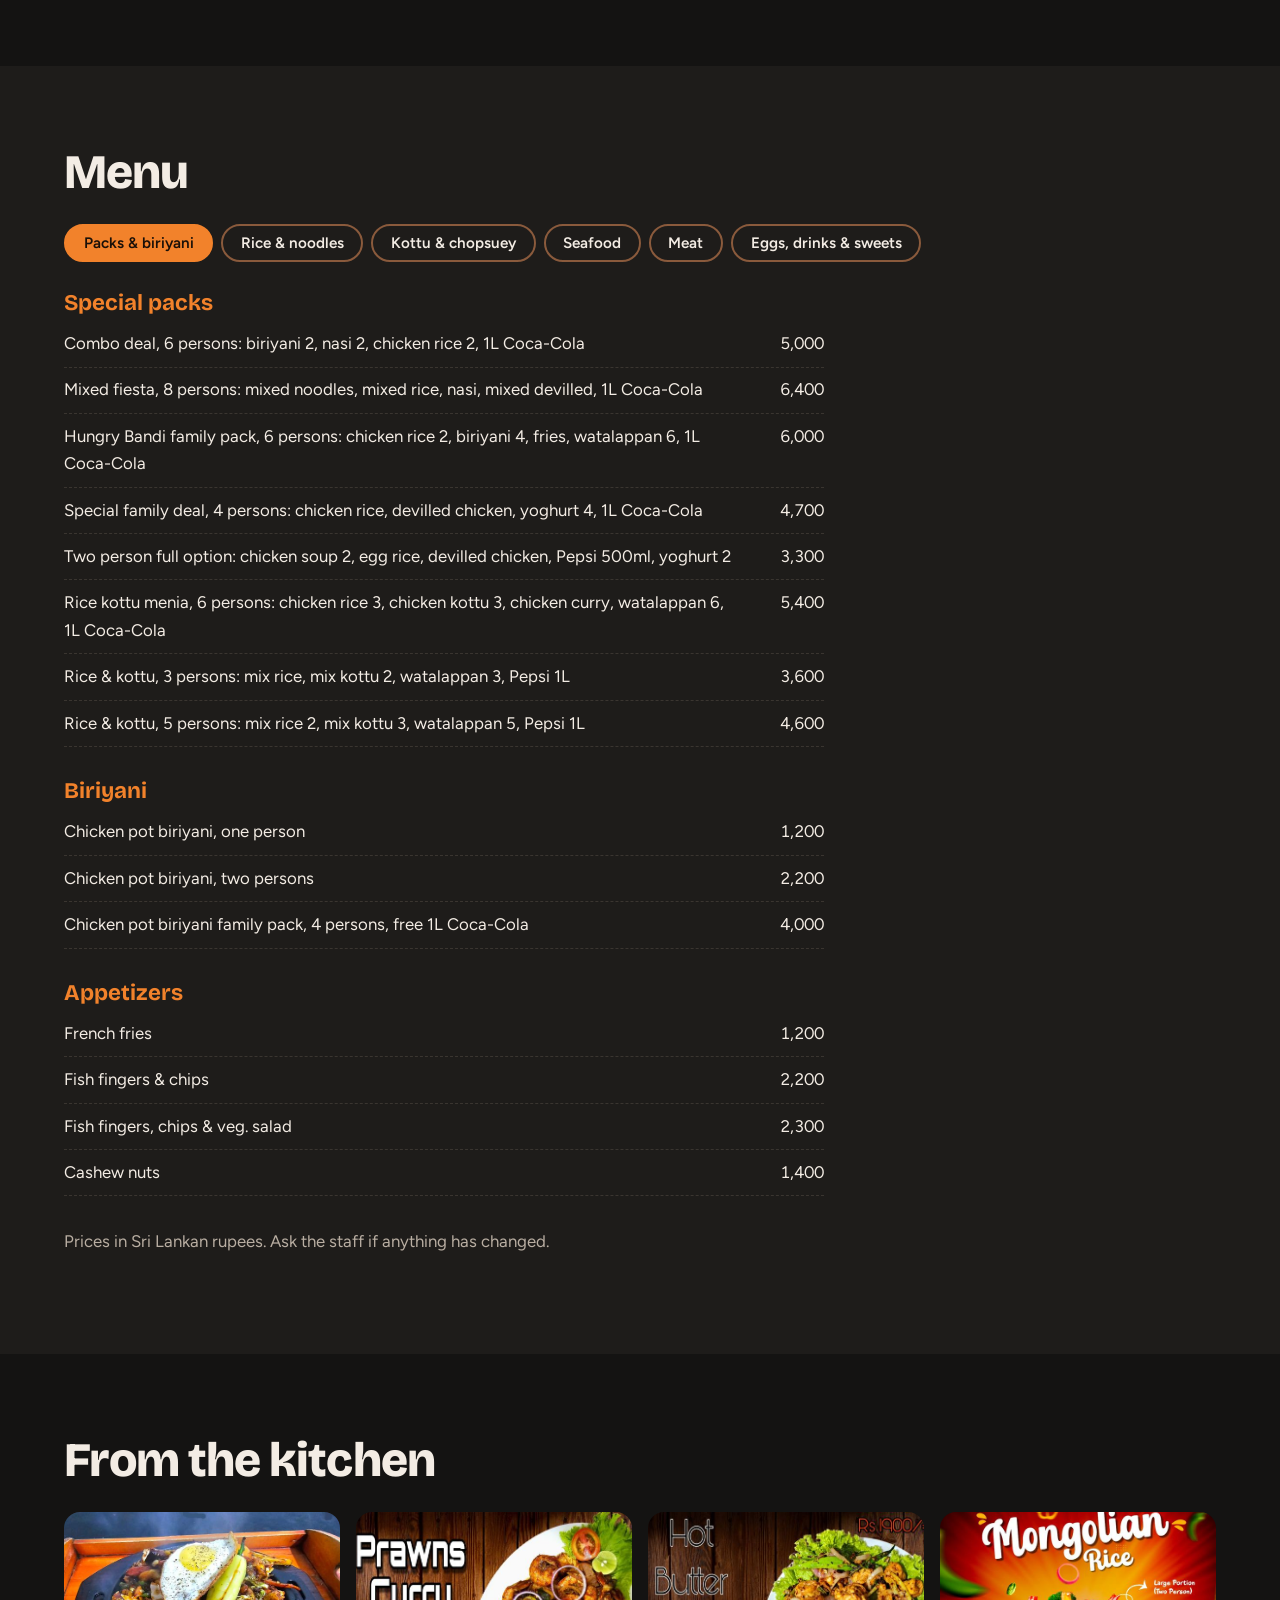
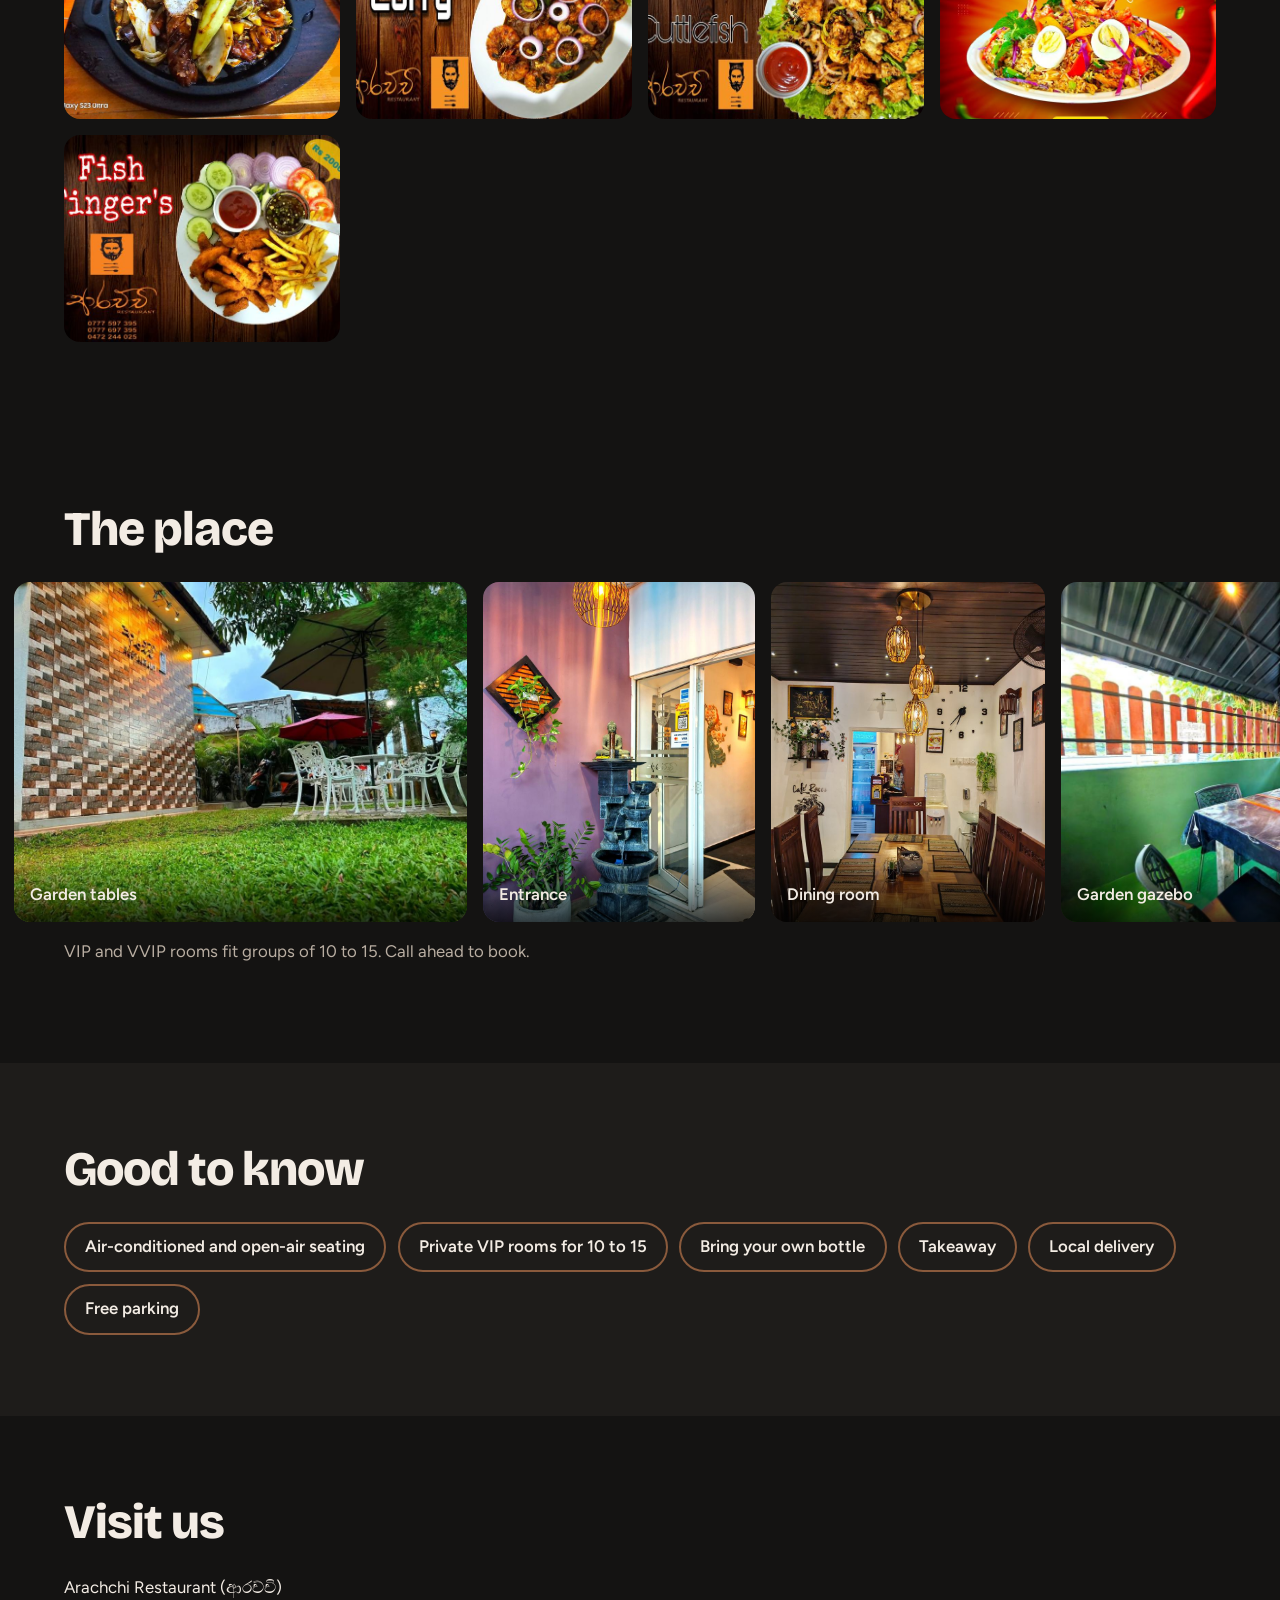
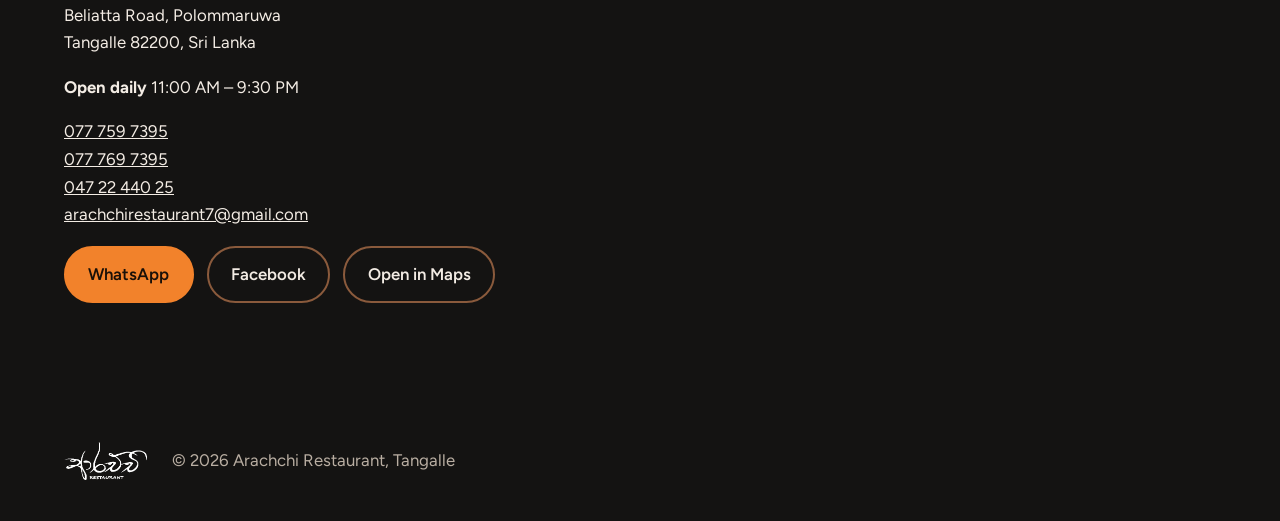
==== commit 166986e0: "Add continuously scrolling restaurant gallery" ====
--- a/index.html
+++ b/index.html
@@ -73,17 +73,17 @@
 <section class="section">
   <h2>The place</h2>
   <div class="spaces">
-    <figure class="wide"><img src="img/garden.jpg" alt="Garden seating under umbrellas beside the brick wall" loading="lazy"><figcaption>Garden tables</figcaption></figure>
-    <figure><img src="img/entrance.jpg" alt="Entrance with a stone fountain and Buddha statue" loading="lazy"><figcaption>Entrance</figcaption></figure>
-    <figure><img src="img/dining.jpg" alt="Indoor dining room with long wooden table" loading="lazy"><figcaption>Dining room</figcaption></figure>
-    <figure><img src="img/gazebo.jpg" alt="Covered gazebo with a table for four" loading="lazy"><figcaption>Garden gazebo</figcaption></figure>
-    <figure class="wide"><img src="img/room-red-1.jpg" alt="Private room with black sofas and a glass-top table" loading="lazy"><figcaption>Private room</figcaption></figure>
-    <figure><img src="img/room-red-2.jpg" alt="Private room with sofa seating" loading="lazy"><figcaption>Private room</figcaption></figure>
-    <figure class="wide"><img src="img/room-green-2.jpg" alt="Private room with a long wooden table and sofas" loading="lazy"><figcaption>Private room</figcaption></figure>
-    <figure><img src="img/room-green-1.jpg" alt="Private room with an elephant painting" loading="lazy"><figcaption>Private room</figcaption></figure>
-    <figure><img src="img/night.jpg" alt="Garden lit up in green at night" loading="lazy"><figcaption>Evenings</figcaption></figure>
-    <figure><img src="img/lantern.jpg" alt="Flame lantern glowing in the garden at night" loading="lazy"><figcaption>Garden lanterns</figcaption></figure>
-    <figure class="wide"><img src="img/wall.jpg" alt="Arachchi sign on the brick feature wall" loading="lazy"><figcaption>Find the brick wall</figcaption></figure>
+    <figure class="wide"><img src="img/garden.jpg" alt="Garden seating under umbrellas beside the brick wall"><figcaption>Garden tables</figcaption></figure>
+    <figure><img src="img/entrance.jpg" alt="Entrance with a stone fountain and Buddha statue"><figcaption>Entrance</figcaption></figure>
+    <figure><img src="img/dining.jpg" alt="Indoor dining room with long wooden table"><figcaption>Dining room</figcaption></figure>
+    <figure><img src="img/gazebo.jpg" alt="Covered gazebo with a table for four"><figcaption>Garden gazebo</figcaption></figure>
+    <figure class="wide"><img src="img/room-red-1.jpg" alt="Private room with black sofas and a glass-top table"><figcaption>Private room</figcaption></figure>
+    <figure><img src="img/room-red-2.jpg" alt="Private room with sofa seating"><figcaption>Private room</figcaption></figure>
+    <figure class="wide"><img src="img/room-green-2.jpg" alt="Private room with a long wooden table and sofas"><figcaption>Private room</figcaption></figure>
+    <figure><img src="img/room-green-1.jpg" alt="Private room with an elephant painting"><figcaption>Private room</figcaption></figure>
+    <figure><img src="img/night.jpg" alt="Garden lit up in green at night"><figcaption>Evenings</figcaption></figure>
+    <figure><img src="img/lantern.jpg" alt="Flame lantern glowing in the garden at night"><figcaption>Garden lanterns</figcaption></figure>
+    <figure class="wide"><img src="img/wall.jpg" alt="Arachchi sign on the brick feature wall"><figcaption>Find the brick wall</figcaption></figure>
   </div>
   <p class="note">VIP and VVIP rooms fit groups of 10 to 15. Call ahead to book.</p>
 </section>
--- a/css/style.css
+++ b/css/style.css
@@ -59,3 +59,9 @@
 .lb figcaption{padding:.8rem;color:var(--mute)}
 .lb button{position:absolute;background:rgba(255,255,255,.12);color:#fff;border:0;border-radius:50%;width:48px;height:48px;font-size:1.8rem;line-height:1;cursor:pointer}
 .lb button:hover{background:var(--or);color:#1a1008}.lbx{top:16px;right:16px}.lbp{left:12px;top:50%}.lbn{right:12px;top:50%}
+
+.spaces{display:flex;grid-template-columns:none;gap:1rem;overflow-x:auto;scrollbar-width:none;-webkit-overflow-scrolling:touch;margin:0 -5vw;padding:0 5vw}
+.spaces::-webkit-scrollbar{display:none}
+.spaces figure{flex:0 0 auto;margin:0}.spaces .wide{grid-column:auto}
+.spaces figure img{height:340px;width:auto;max-width:none;min-height:0;aspect-ratio:auto;display:block}
+@media (max-width:600px){.spaces figure img{height:260px}}
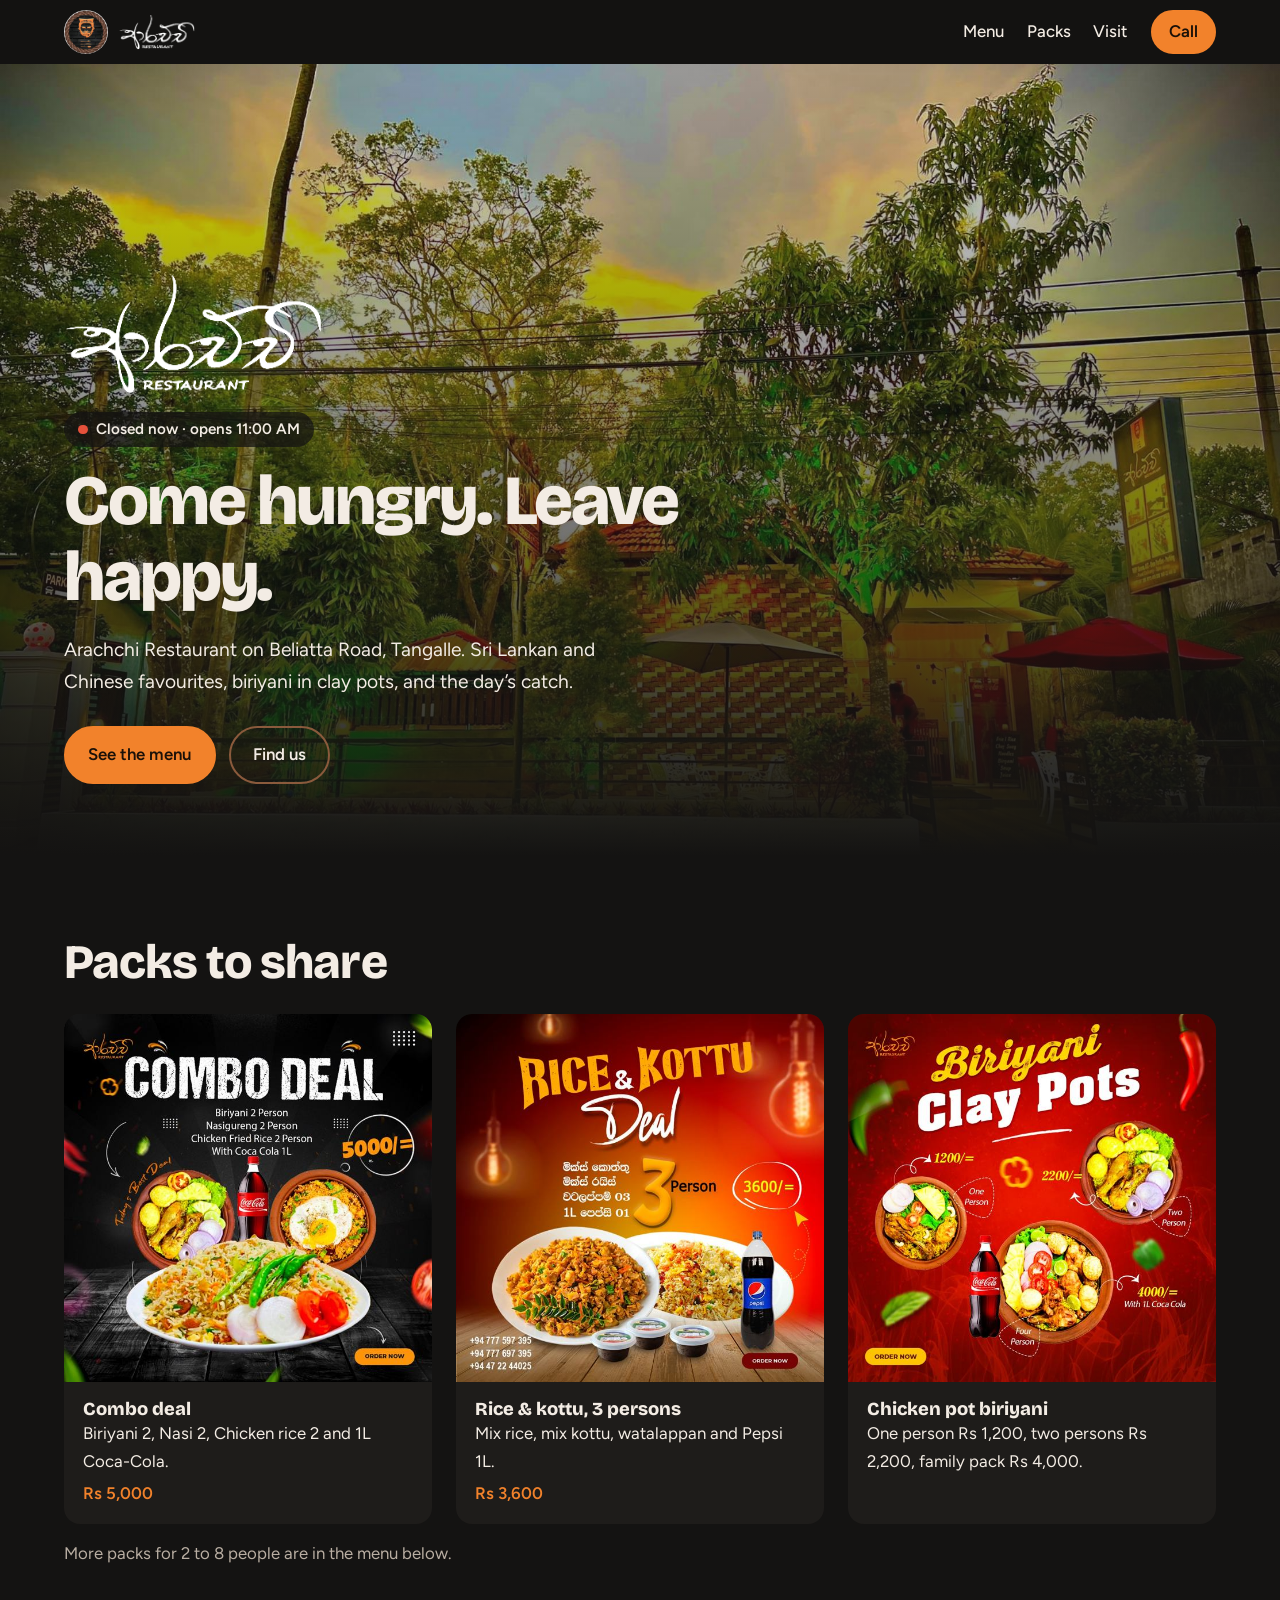
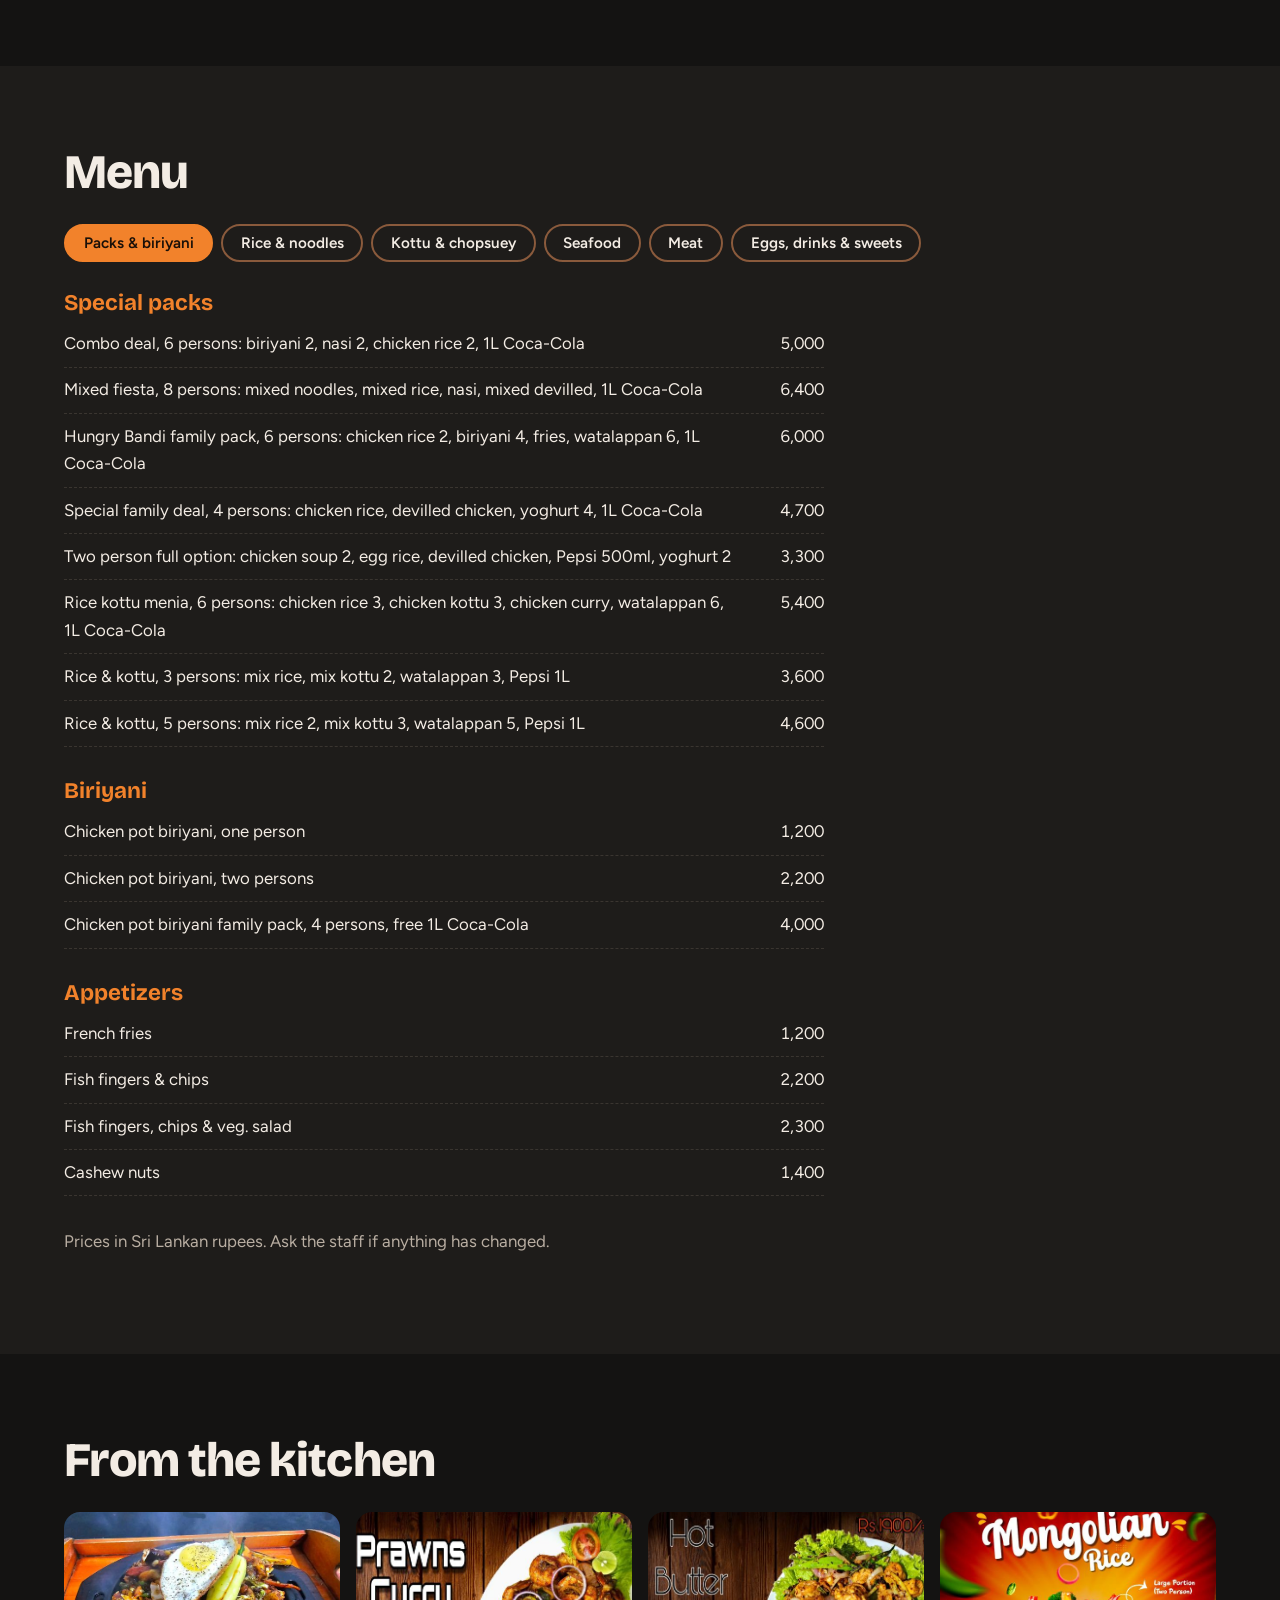
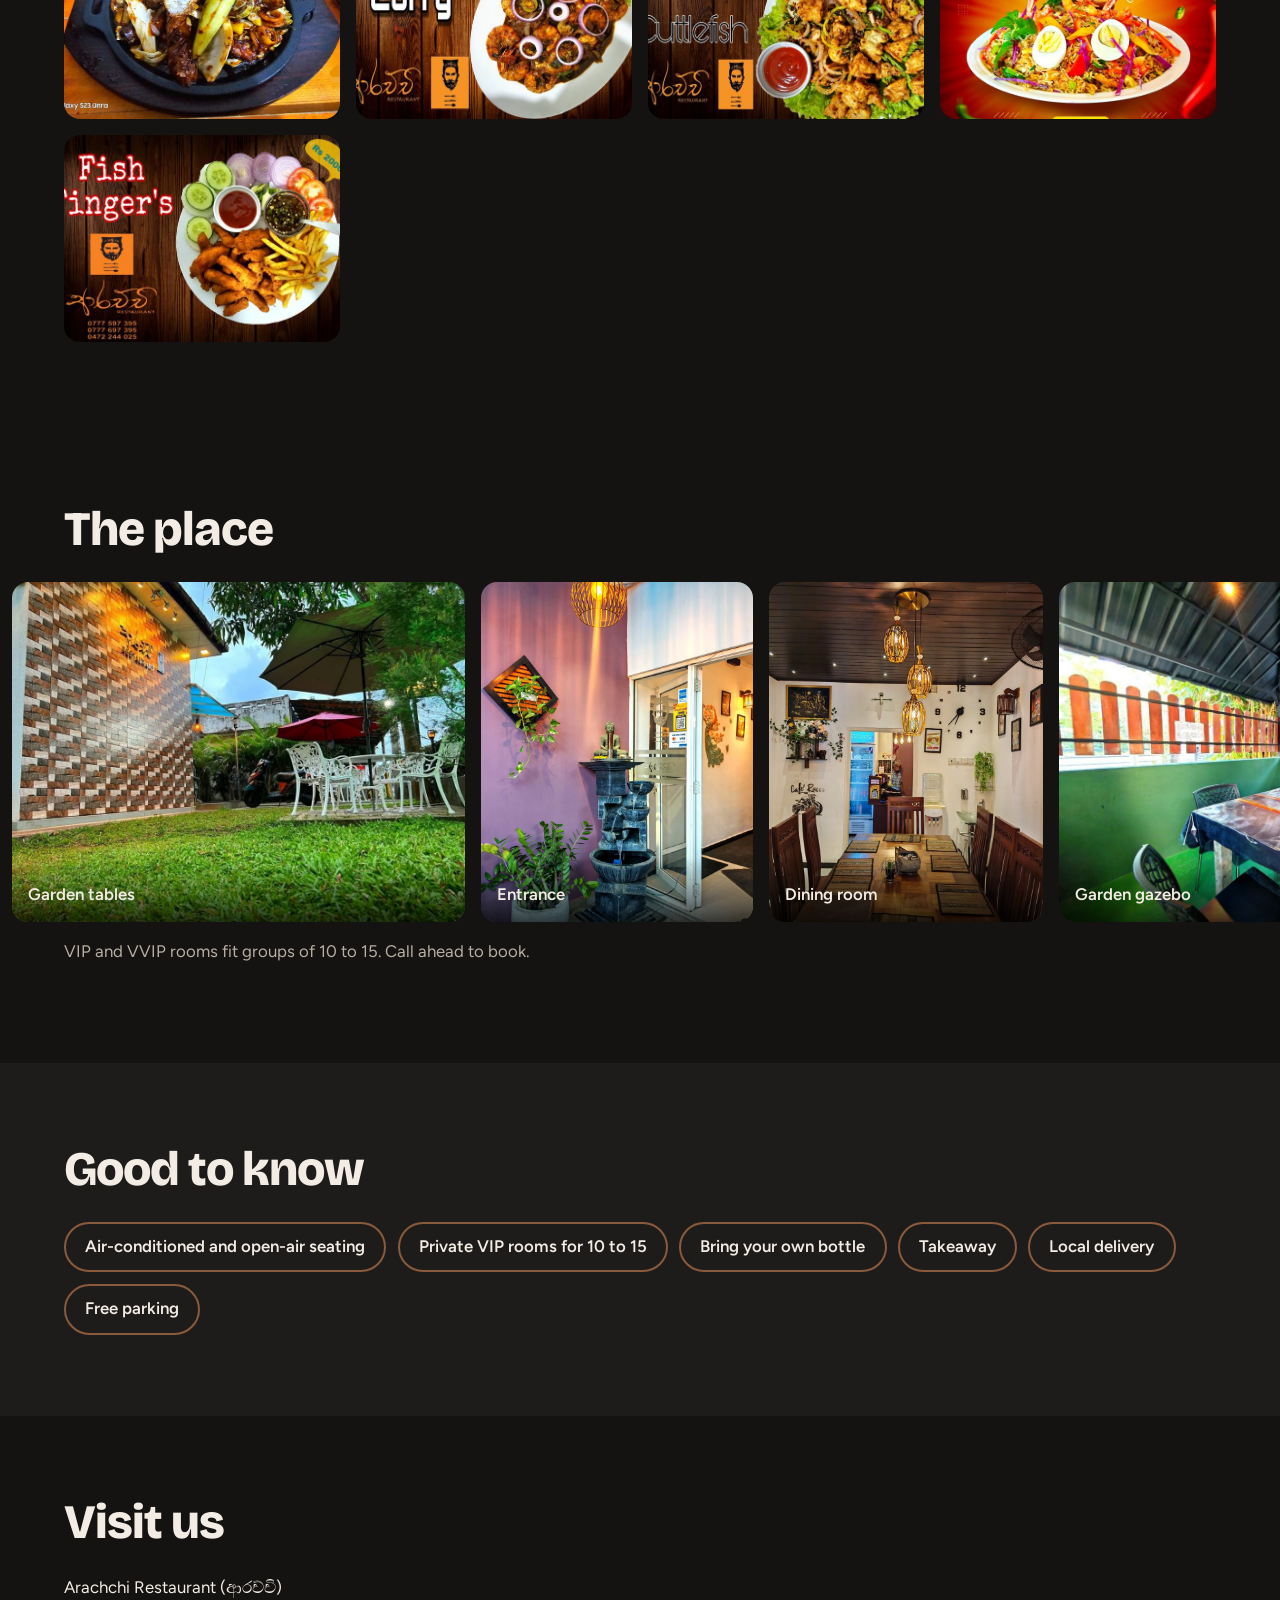
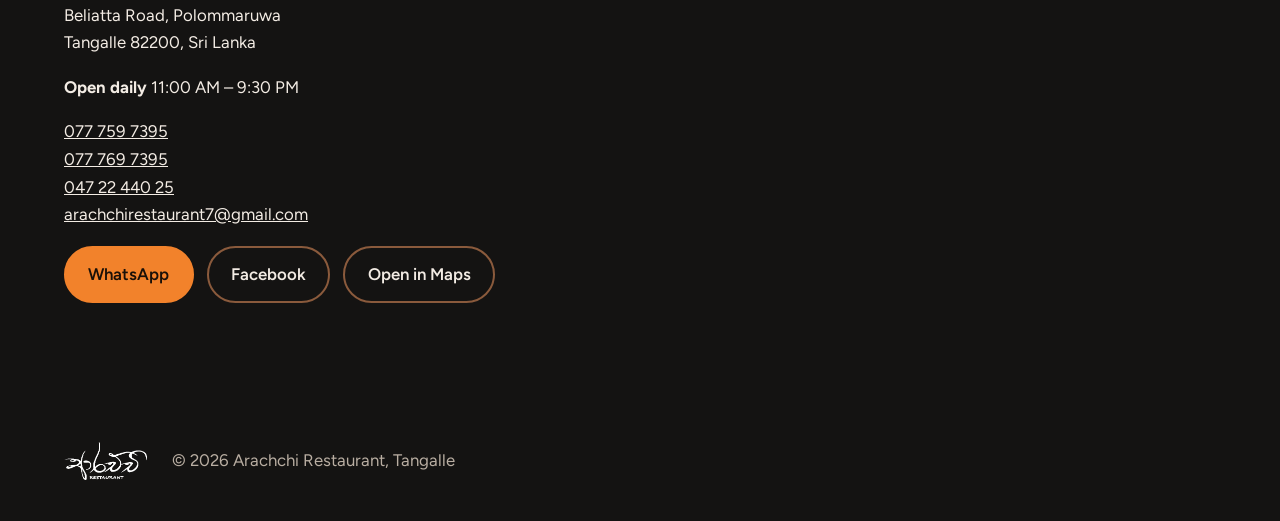
==== commit d8fa170f: "Optimize production SEO for Cloudflare Pages" ====
--- a/index.html
+++ b/index.html
@@ -3,16 +3,76 @@
 <head>
 <meta charset="utf-8">
 <meta name="viewport" content="width=device-width, initial-scale=1">
-<title>Arachchi Restaurant (ආරච්චි) · Tangalle · Sri Lankan, Chinese &amp; Seafood</title>
-<meta name="description" content="ආරච්චි Arachchi Restaurant, Beliatta Road, Polommaruwa, Tangalle. Rice, kottu, biriyani, devilled dishes and seafood. Open daily 11:00–21:30.">
-<meta name="keywords" content="ආරච්චි, ආරච්චි රෙස්ටුරන්ට්, Arachchi Restaurant, Arachchi Restaurant Tangalle, restaurant Tangalle, Sri Lankan food Tangalle, Chinese food Tangalle, seafood Tangalle, biriyani Tangalle, kottu Tangalle">
-<link rel="icon" href="img/logo.jpg">
+<title>Arachchi Restaurant Tangalle | Sri Lankan Food &amp; Seafood</title>
+<meta name="description" content="Visit Arachchi Restaurant on Beliatta Road, Tangalle for Sri Lankan food, seafood, rice, kottu and biriyani. Open daily 11 AM–9:30 PM. View the menu.">
+<meta name="robots" content="index, follow, max-image-preview:large">
+<link rel="canonical" href="https://arachchirestauranttangalle.pages.dev/">
+<meta property="og:type" content="website">
+<meta property="og:site_name" content="Arachchi Restaurant Tangalle">
+<meta property="og:locale" content="en_LK">
+<meta property="og:title" content="Arachchi Restaurant Tangalle | Sri Lankan Food &amp; Seafood">
+<meta property="og:description" content="Visit Arachchi Restaurant on Beliatta Road, Tangalle for Sri Lankan food, seafood, rice, kottu and biriyani. Open daily 11 AM–9:30 PM. View the menu.">
+<meta property="og:url" content="https://arachchirestauranttangalle.pages.dev/">
+<meta property="og:image" content="https://arachchirestauranttangalle.pages.dev/img/front.jpg">
+<meta property="og:image:secure_url" content="https://arachchirestauranttangalle.pages.dev/img/front.jpg">
+<meta property="og:image:type" content="image/jpeg">
+<meta property="og:image:width" content="1800">
+<meta property="og:image:height" content="1274">
+<meta property="og:image:alt" content="Exterior of Arachchi Restaurant in Tangalle, Sri Lanka">
+<meta name="twitter:card" content="summary_large_image">
+<meta name="twitter:title" content="Arachchi Restaurant Tangalle | Sri Lankan Food &amp; Seafood">
+<meta name="twitter:description" content="Visit Arachchi Restaurant on Beliatta Road, Tangalle for Sri Lankan food, seafood, rice, kottu and biriyani. Open daily 11 AM–9:30 PM. View the menu.">
+<meta name="twitter:image" content="https://arachchirestauranttangalle.pages.dev/img/front.jpg">
+<meta name="twitter:image:alt" content="Exterior of Arachchi Restaurant in Tangalle, Sri Lanka">
+<link rel="icon" type="image/jpeg" sizes="256x256" href="img/logo.jpg">
 <link rel="preconnect" href="https://fonts.googleapis.com">
 <link rel="preconnect" href="https://fonts.gstatic.com" crossorigin>
 <link href="https://fonts.googleapis.com/css2?family=Bricolage+Grotesque:opsz,wght@12..96,500;12..96,800&family=Figtree:wght@400;500;600&display=swap" rel="stylesheet">
 <link rel="stylesheet" href="css/style.css">
 <script type="application/ld+json">
-{"@context":"https://schema.org","@type":"Restaurant","name":"Arachchi Restaurant","alternateName":["ආරච්චි","ආරච්චි රෙස්ටුරන්ට්"],"image":"img/front.jpg","servesCuisine":["Sri Lankan","Chinese","Seafood"],"telephone":"+94777597395","email":"arachchirestaurant7@gmail.com","address":{"@type":"PostalAddress","streetAddress":"Beliatta Road, Polommaruwa","addressLocality":"Tangalle","postalCode":"82200","addressCountry":"LK"},"openingHours":"Mo-Su 11:00-21:30","priceRange":"LKR 1,000–3,000"}
+{
+  "@context": "https://schema.org",
+  "@type": "Restaurant",
+  "@id": "https://arachchirestauranttangalle.pages.dev/#restaurant",
+  "url": "https://arachchirestauranttangalle.pages.dev/",
+  "name": "Arachchi Restaurant",
+  "alternateName": ["Arachchi Restaurant Tangalle", "ආරච්චි", "ආරච්චි රෙස්ටුරන්ට්"],
+  "description": "Arachchi Restaurant in Tangalle serves Sri Lankan and Chinese food, seafood, rice, kottu and biriyani on Beliatta Road, Polommaruwa.",
+  "image": [
+    "https://arachchirestauranttangalle.pages.dev/img/front.jpg",
+    "https://arachchirestauranttangalle.pages.dev/img/garden.jpg",
+    "https://arachchirestauranttangalle.pages.dev/img/platter.jpg"
+  ],
+  "logo": "https://arachchirestauranttangalle.pages.dev/img/logo.jpg",
+  "servesCuisine": ["Sri Lankan", "Chinese", "Seafood"],
+  "telephone": "+94777597395",
+  "email": "arachchirestaurant7@gmail.com",
+  "address": {
+    "@type": "PostalAddress",
+    "streetAddress": "Beliatta Road, Polommaruwa",
+    "addressLocality": "Tangalle",
+    "postalCode": "82200",
+    "addressCountry": "LK"
+  },
+  "openingHoursSpecification": [{
+    "@type": "OpeningHoursSpecification",
+    "dayOfWeek": [
+      "https://schema.org/Monday",
+      "https://schema.org/Tuesday",
+      "https://schema.org/Wednesday",
+      "https://schema.org/Thursday",
+      "https://schema.org/Friday",
+      "https://schema.org/Saturday",
+      "https://schema.org/Sunday"
+    ],
+    "opens": "11:00",
+    "closes": "21:30"
+  }],
+  "currenciesAccepted": "LKR",
+  "hasMenu": "https://arachchirestauranttangalle.pages.dev/#menu",
+  "hasMap": "https://www.google.com/maps/search/?api=1&query=Arachchi+Restaurant+Tangalle",
+  "sameAs": ["https://www.facebook.com/ArachchiRestaurant/"]
+}
 </script>
 </head>
 <body>
